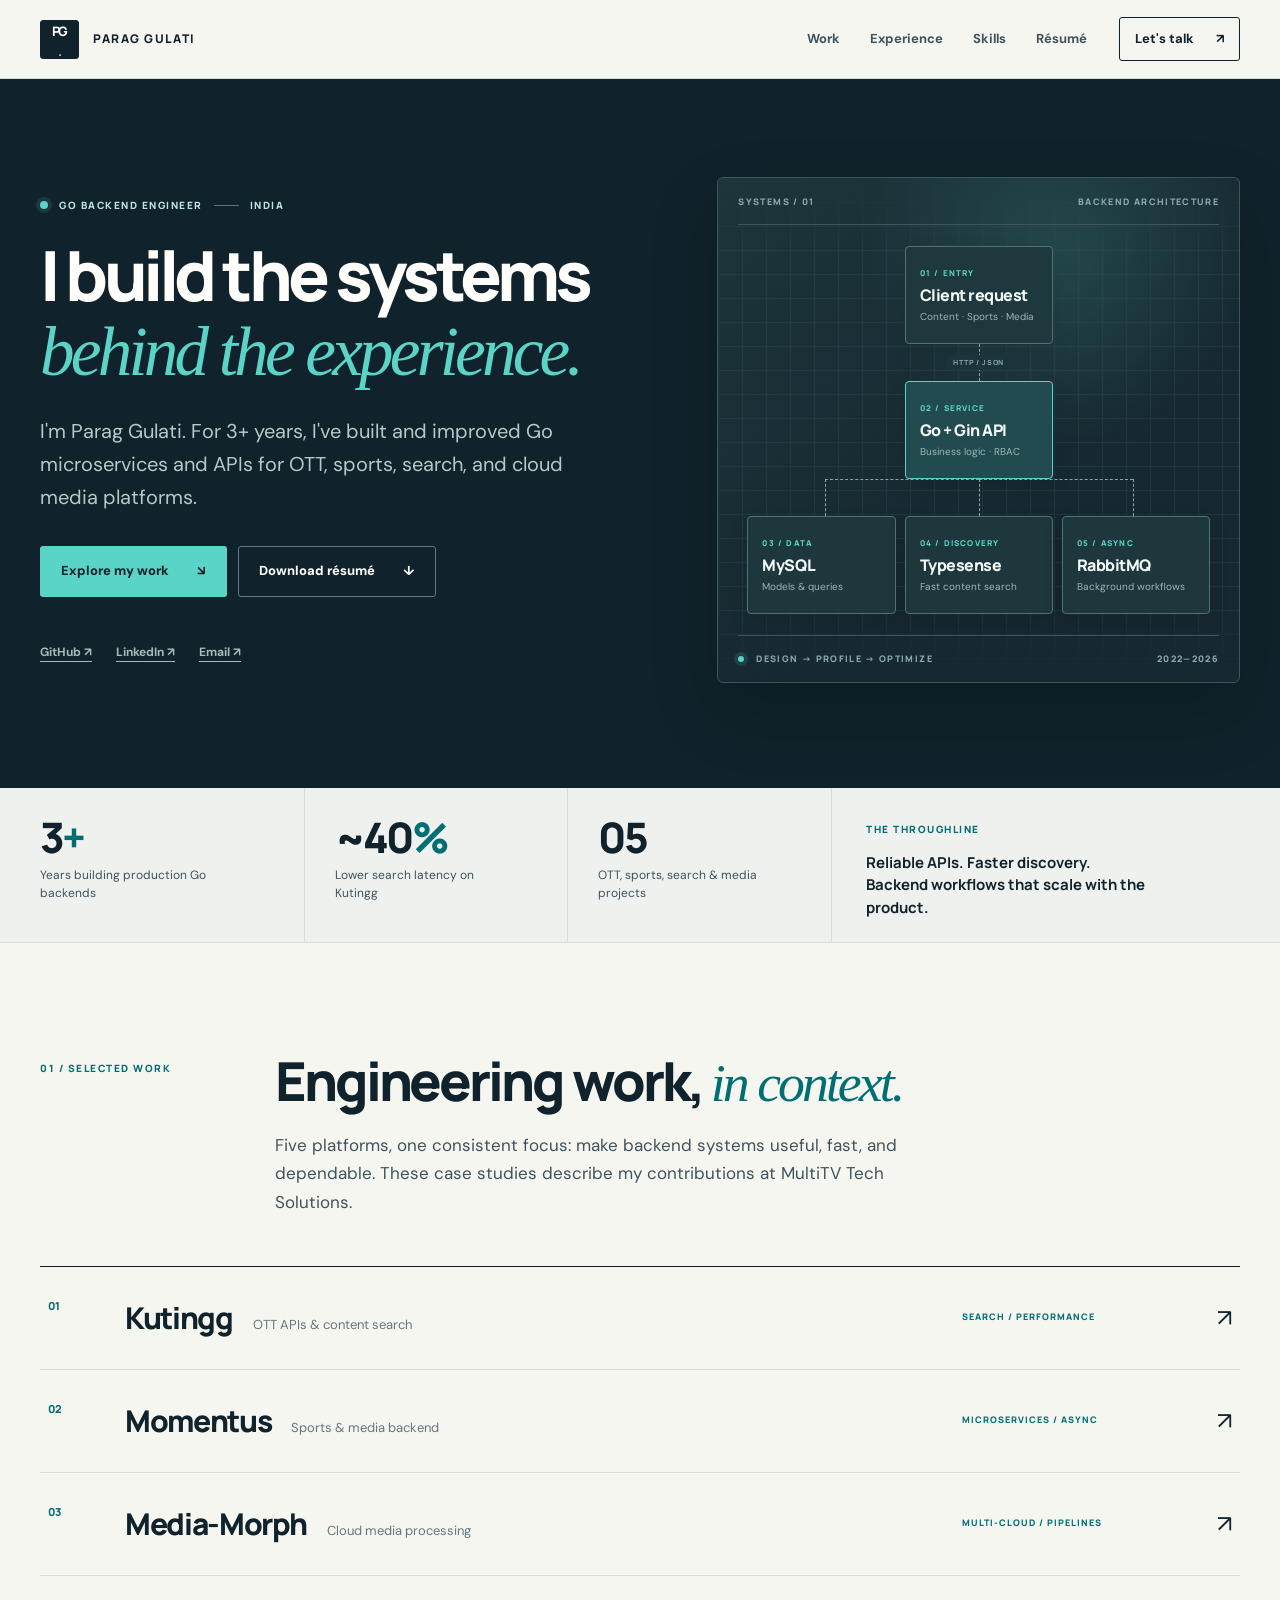
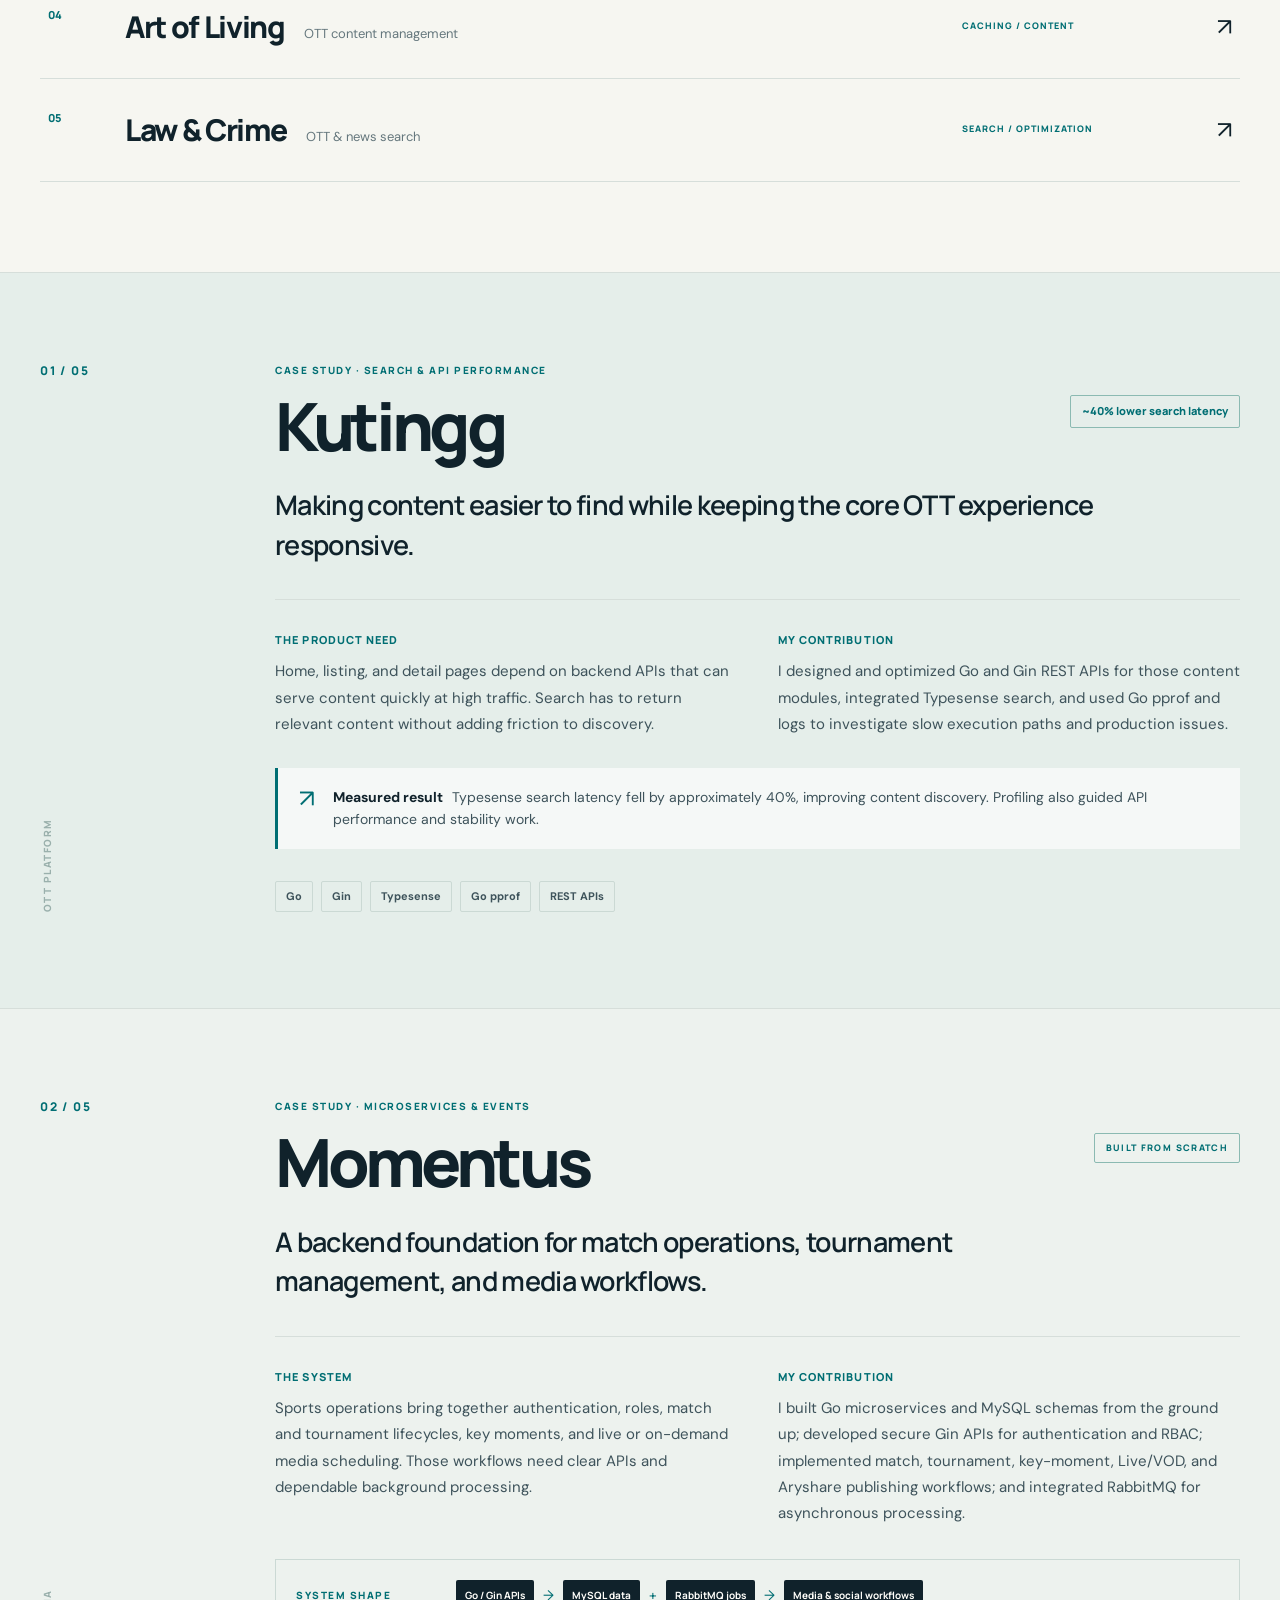
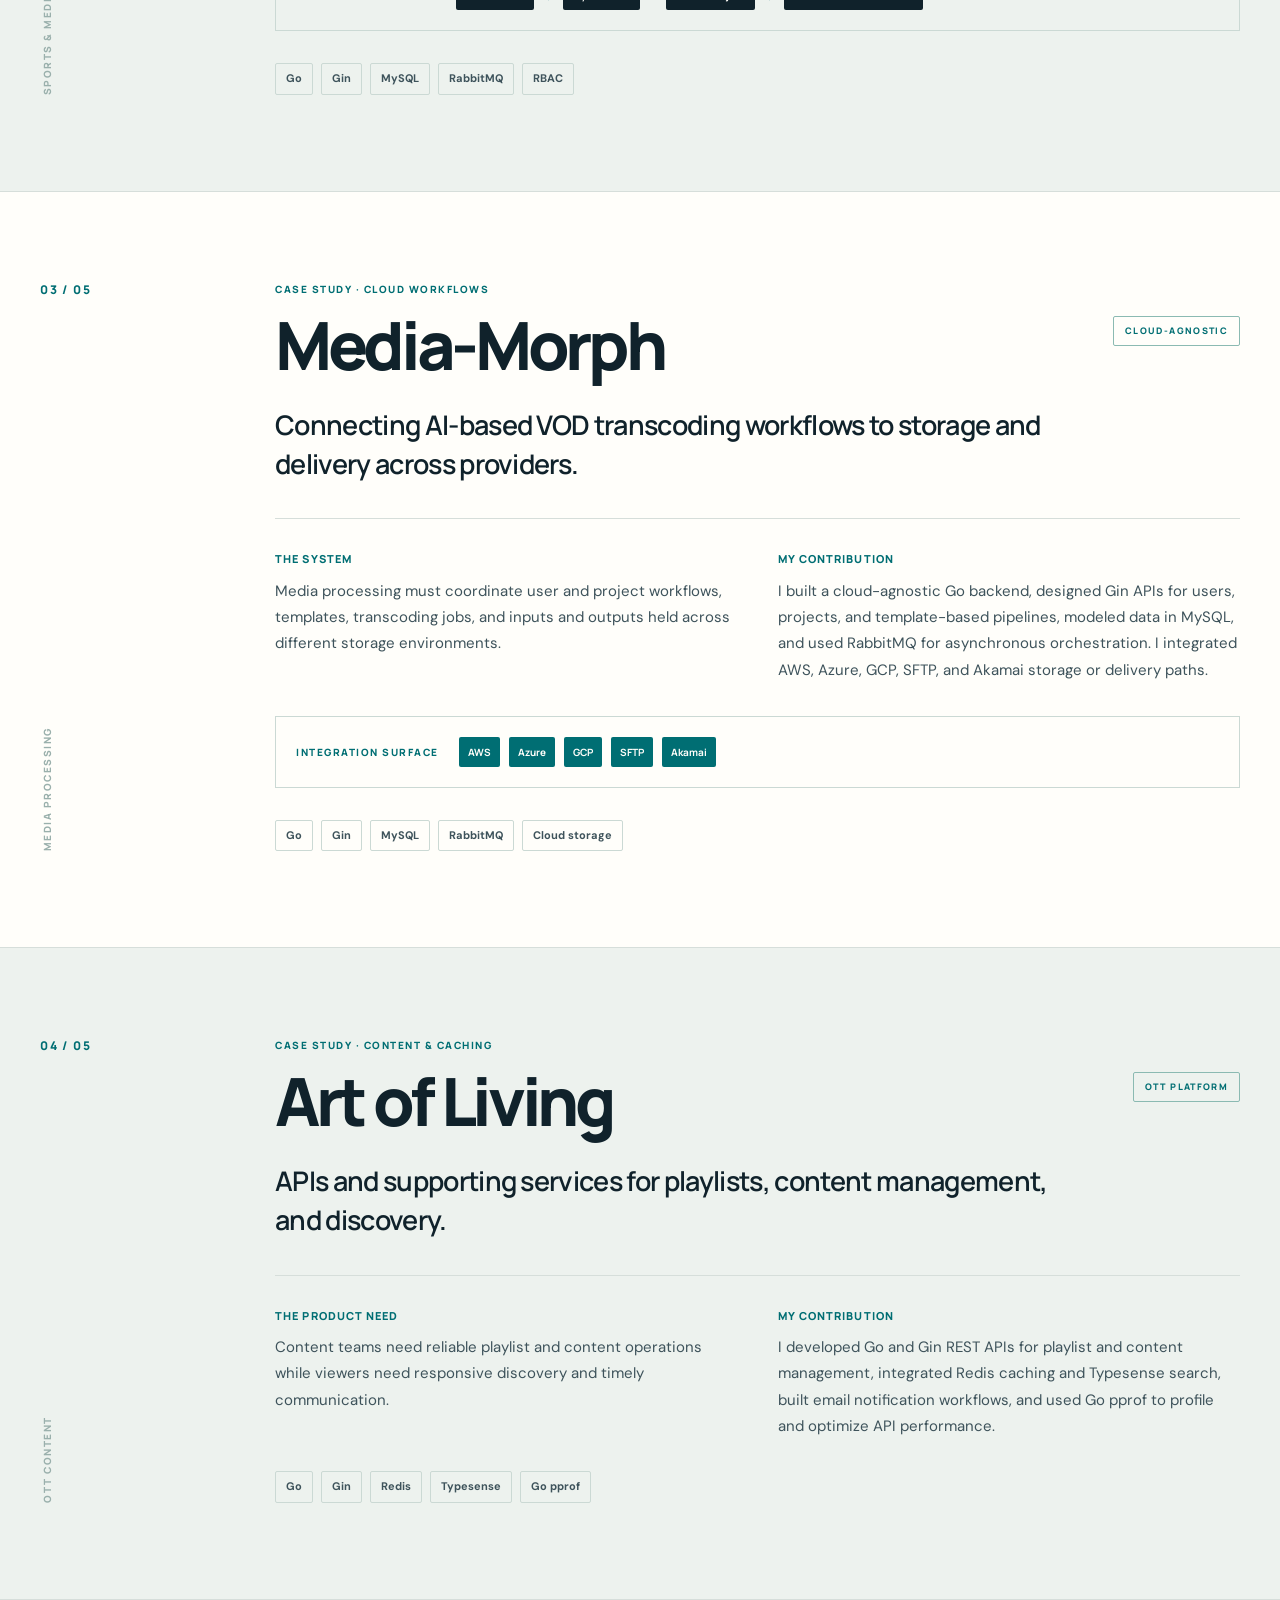
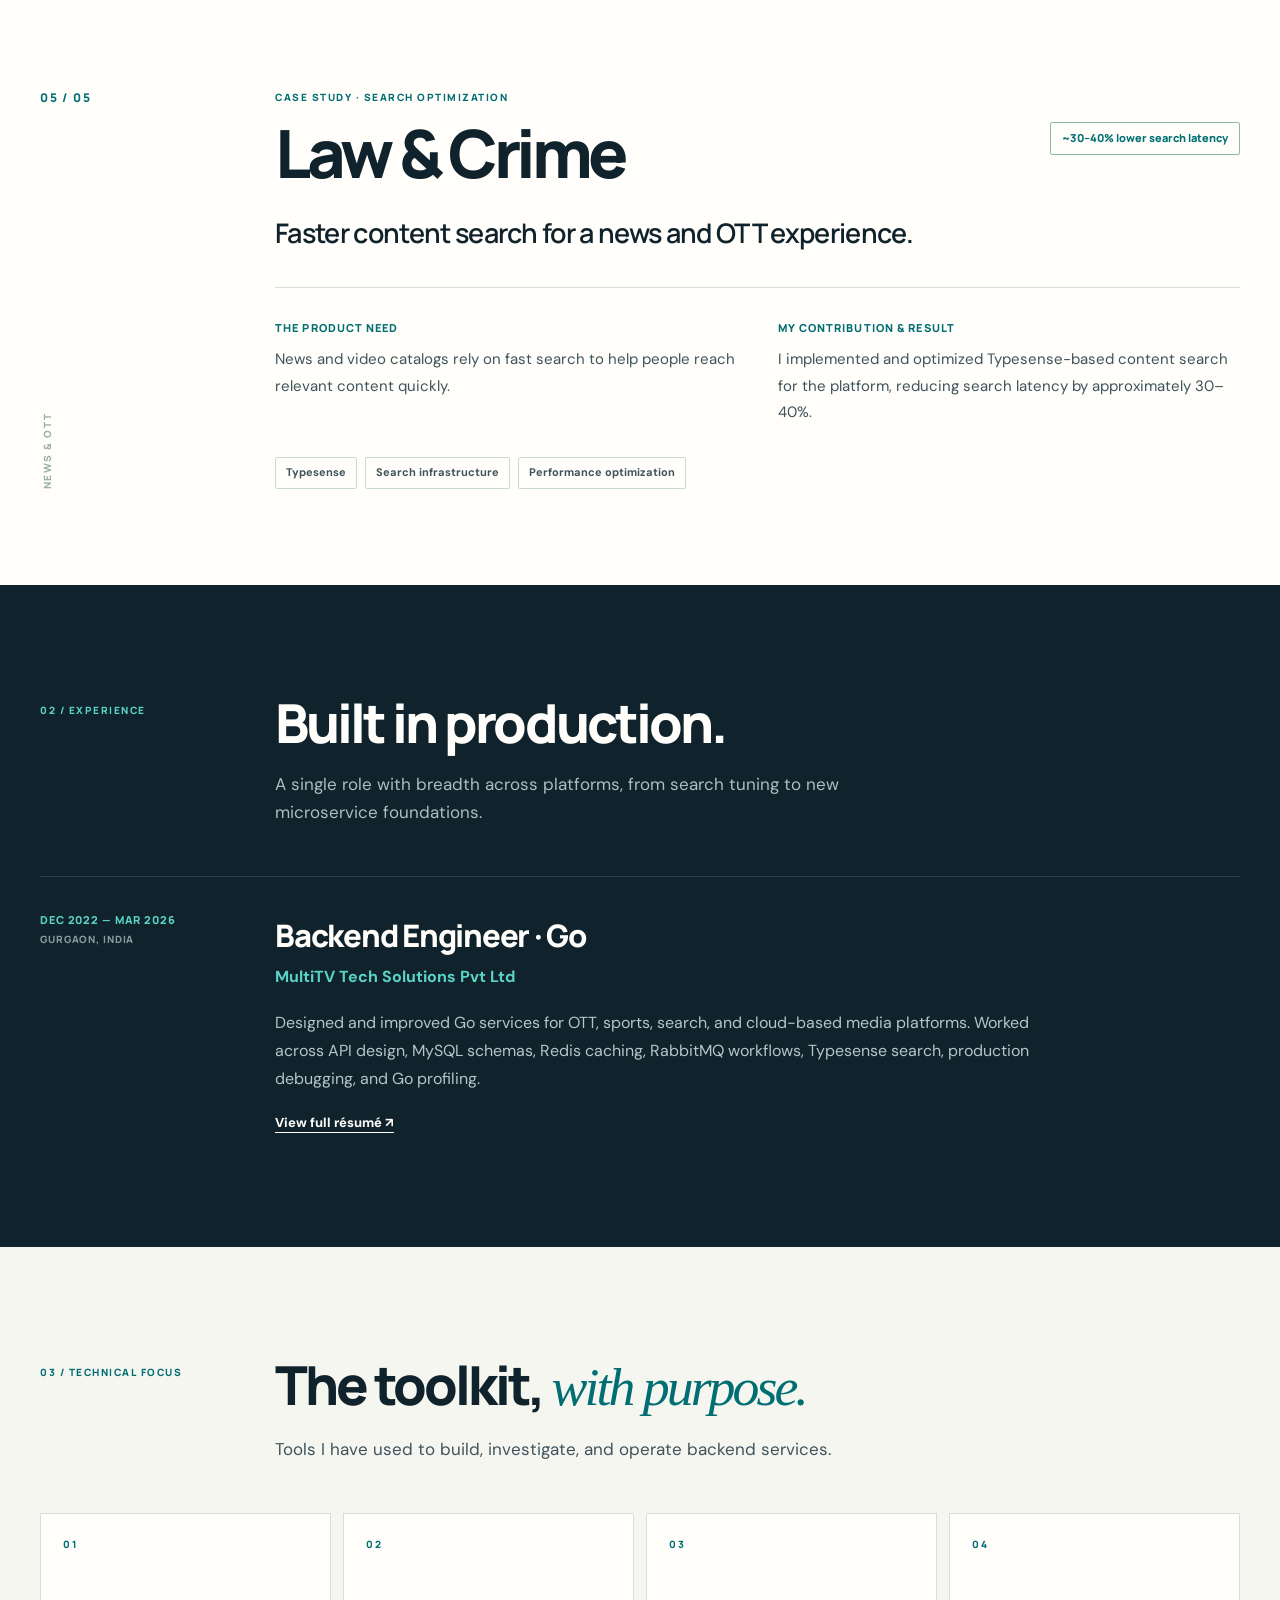
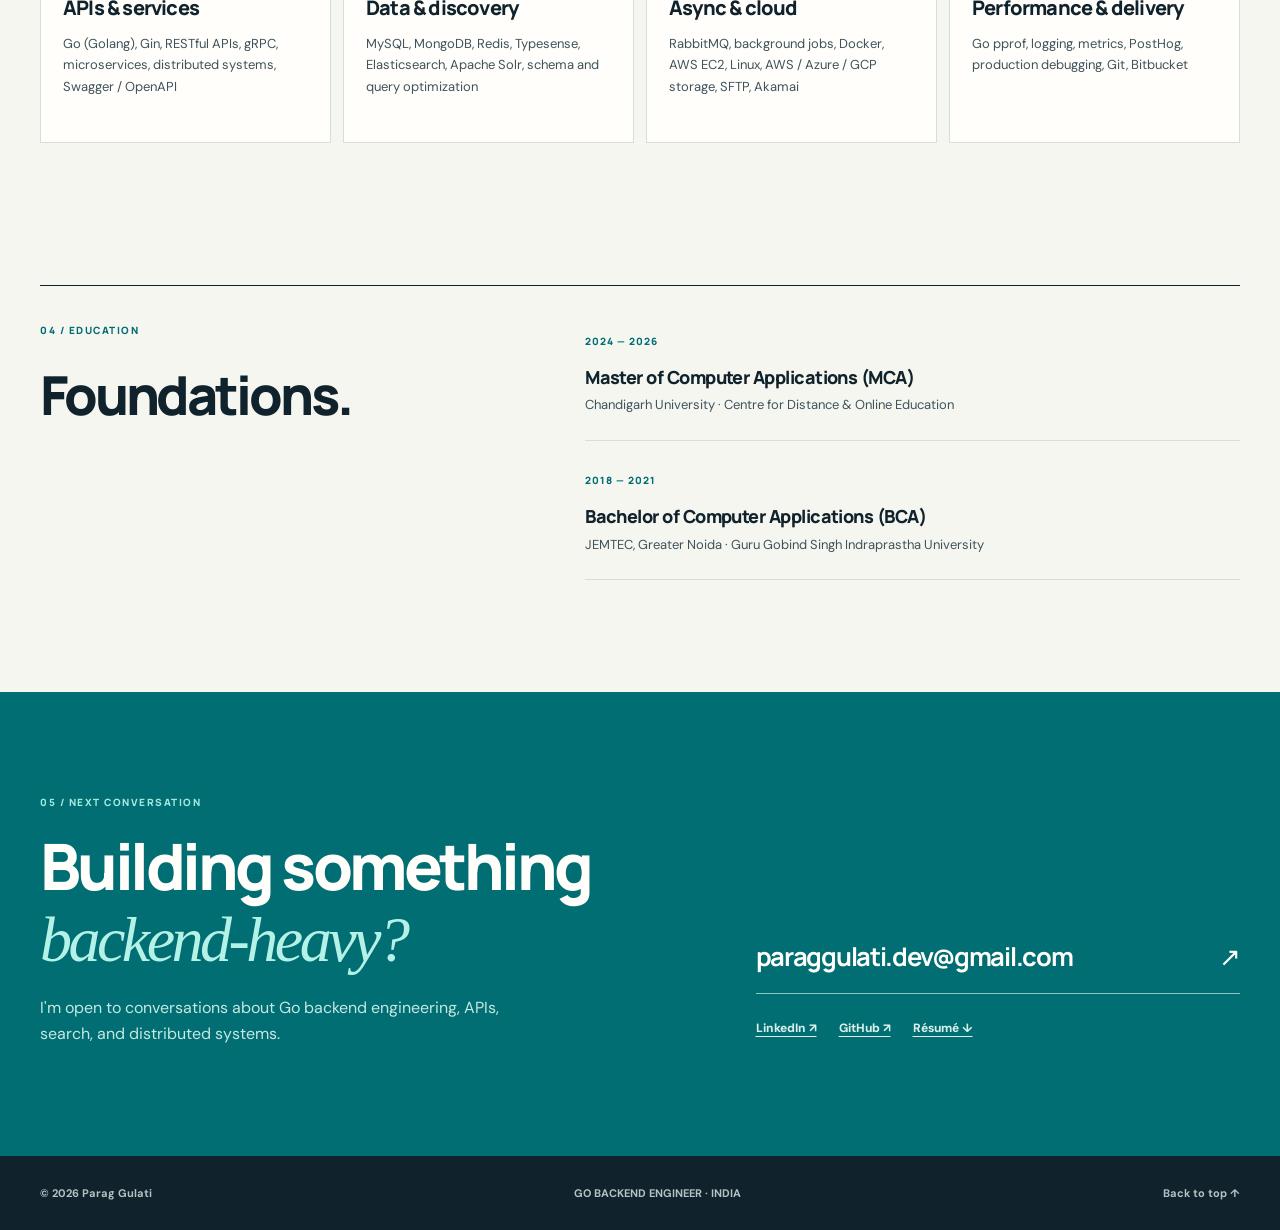
==== index.html @ 6d7154ff "Build Go backend engineer portfolio and ATS resume" ====
<!doctype html>
<html lang="en">
  <head>
    <meta charset="utf-8">
    <meta name="viewport" content="width=device-width, initial-scale=1">
    <meta name="theme-color" content="#101d25">
    <meta name="description" content="Parag Gulati is a Go backend engineer with 3+ years of experience building microservices, APIs, search, and media systems. Explore selected engineering work and download his resume.">
    <meta property="og:type" content="website">
    <meta property="og:title" content="Parag Gulati | Go Backend Engineer">
    <meta property="og:description" content="Go microservices, APIs, search, and media systems. Selected work and resume.">
    <title>Parag Gulati | Go Backend Engineer</title>
    <link rel="icon" href="favicon.svg" type="image/svg+xml">
    <link rel="stylesheet" href="styles.css">
    <script type="application/ld+json">
      {
        "@context": "https://schema.org",
        "@type": "Person",
        "name": "Parag Gulati",
        "jobTitle": "Backend Engineer",
        "email": "mailto:paraggulati.dev@gmail.com",
        "sameAs": [
          "https://www.linkedin.com/in/parag-gulati-9b6647208/",
          "https://github.com/parag9990"
        ],
        "knowsAbout": ["Go", "Golang", "Microservices", "REST APIs", "Distributed Systems", "MySQL", "Redis", "RabbitMQ", "Typesense"]
      }
    </script>
  </head>
  <body>
    <a class="skip-link" href="#main">Skip to content</a>
    <header class="site-header">
      <div class="shell header-inner">
        <a class="wordmark" href="#top" aria-label="Parag Gulati, back to top"><span class="wordmark-mark" aria-hidden="true">PG<span>.</span></span><span class="wordmark-name">PARAG GULATI</span></a>
        <nav class="site-nav" aria-label="Main navigation">
          <a href="#work">Work</a>
          <a href="#experience">Experience</a>
          <a href="#skills">Skills</a>
          <a href="resume.html">Résumé</a>
        </nav>
        <a class="header-contact" href="mailto:paraggulati.dev@gmail.com">Let's talk <span aria-hidden="true">↗</span></a>
      </div>
    </header>

    <main id="main">
      <section id="top" class="hero" aria-labelledby="hero-title">
        <div class="shell hero-grid">
          <div class="hero-copy">
            <p class="eyebrow"><span class="status-dot" aria-hidden="true"></span> GO BACKEND ENGINEER <span class="eyebrow-rule" aria-hidden="true"></span> INDIA</p>
            <h1 id="hero-title">I build the systems <em>behind the experience.</em></h1>
            <p class="hero-lede">I'm Parag Gulati. For 3+ years, I've built and improved Go microservices and APIs for OTT, sports, search, and cloud media platforms.</p>
            <div class="hero-actions">
              <a class="button button-primary" href="#work">Explore my work <span aria-hidden="true">↘</span></a>
              <a class="button button-outline" href="Parag-Gulati-Backend-Engineer-Resume.pdf" download>Download résumé <span aria-hidden="true">↓</span></a>
            </div>
            <div class="hero-socials" aria-label="Contact links">
              <a href="https://github.com/parag9990">GitHub <span aria-hidden="true">↗</span></a>
              <a href="https://www.linkedin.com/in/parag-gulati-9b6647208/">LinkedIn <span aria-hidden="true">↗</span></a>
              <a href="mailto:paraggulati.dev@gmail.com">Email <span aria-hidden="true">↗</span></a>
            </div>
          </div>
          <div class="hero-visual" aria-label="Diagram of a Go API connecting search, data, queues, and media workflows" role="img">
            <div class="visual-topline"><span>SYSTEMS / 01</span><span>BACKEND ARCHITECTURE</span></div>
            <div class="visual-grid" aria-hidden="true">
              <div class="flow-node node-request"><span class="node-kicker">01 / ENTRY</span><strong>Client request</strong><small>Content · Sports · Media</small></div>
              <div class="flow-link flow-link-a"><span>HTTP / JSON</span></div>
              <div class="flow-node node-api"><span class="node-kicker">02 / SERVICE</span><strong>Go + Gin API</strong><small>Business logic · RBAC</small></div>
              <div class="flow-branch"><i></i><i></i><i></i></div>
              <div class="flow-node node-mysql"><span class="node-kicker">03 / DATA</span><strong>MySQL</strong><small>Models &amp; queries</small></div>
              <div class="flow-node node-search"><span class="node-kicker">04 / DISCOVERY</span><strong>Typesense</strong><small>Fast content search</small></div>
              <div class="flow-node node-queue"><span class="node-kicker">05 / ASYNC</span><strong>RabbitMQ</strong><small>Background workflows</small></div>
            </div>
            <div class="visual-bottomline"><span class="visual-pulse" aria-hidden="true"></span><span>DESIGN → PROFILE → OPTIMIZE</span><span>2022—2026</span></div>
          </div>
        </div>
      </section>

      <section class="proof" aria-label="Career highlights">
        <div class="shell proof-grid">
          <div class="proof-item"><strong>3<span>+</span></strong><p>Years building production Go backends</p></div>
          <div class="proof-item"><strong>~40<span>%</span></strong><p>Lower search latency on Kutingg</p></div>
          <div class="proof-item"><strong>05</strong><p>OTT, sports, search &amp; media projects</p></div>
          <div class="proof-caption"><span class="tiny-label">THE THROUGHLINE</span><p>Reliable APIs. Faster discovery. Backend workflows that scale with the product.</p></div>
        </div>
      </section>

      <section id="work" class="section work-section" aria-labelledby="work-title">
        <div class="shell">
          <div class="section-heading">
            <p class="section-index">01 / SELECTED WORK</p>
            <div><h2 id="work-title">Engineering work, <em>in context.</em></h2><p>Five platforms, one consistent focus: make backend systems useful, fast, and dependable. These case studies describe my contributions at MultiTV Tech Solutions.</p></div>
          </div>
          <div class="work-index" aria-label="Project index">
            <a href="#kutingg"><span class="work-index-no">01</span><span class="work-index-main"><strong>Kutingg</strong><small>OTT APIs &amp; content search</small></span><span class="work-index-tag">SEARCH / PERFORMANCE</span><span class="work-index-arrow" aria-hidden="true">↗</span></a>
            <a href="#momentus"><span class="work-index-no">02</span><span class="work-index-main"><strong>Momentus</strong><small>Sports &amp; media backend</small></span><span class="work-index-tag">MICROSERVICES / ASYNC</span><span class="work-index-arrow" aria-hidden="true">↗</span></a>
            <a href="#media-morph"><span class="work-index-no">03</span><span class="work-index-main"><strong>Media-Morph</strong><small>Cloud media processing</small></span><span class="work-index-tag">MULTI-CLOUD / PIPELINES</span><span class="work-index-arrow" aria-hidden="true">↗</span></a>
            <a href="#art-of-living"><span class="work-index-no">04</span><span class="work-index-main"><strong>Art of Living</strong><small>OTT content management</small></span><span class="work-index-tag">CACHING / CONTENT</span><span class="work-index-arrow" aria-hidden="true">↗</span></a>
            <a href="#law-and-crime"><span class="work-index-no">05</span><span class="work-index-main"><strong>Law &amp; Crime</strong><small>OTT &amp; news search</small></span><span class="work-index-tag">SEARCH / OPTIMIZATION</span><span class="work-index-arrow" aria-hidden="true">↗</span></a>
          </div>
        </div>
      </section>

      <section id="kutingg" class="case-study case-featured" aria-labelledby="kutingg-title">
        <div class="shell case-grid">
          <div class="case-rail"><span class="case-number">01 / 05</span><span class="case-vertical">OTT PLATFORM</span></div>
          <div class="case-main">
            <div class="case-head"><div><p class="case-type">CASE STUDY · SEARCH &amp; API PERFORMANCE</p><h3 id="kutingg-title">Kutingg</h3></div><span class="impact-badge">~40% lower search latency</span></div>
            <p class="case-intro">Making content easier to find while keeping the core OTT experience responsive.</p>
            <div class="case-columns">
              <div><h4>The product need</h4><p>Home, listing, and detail pages depend on backend APIs that can serve content quickly at high traffic. Search has to return relevant content without adding friction to discovery.</p></div>
              <div><h4>My contribution</h4><p>I designed and optimized Go and Gin REST APIs for those content modules, integrated Typesense search, and used Go pprof and logs to investigate slow execution paths and production issues.</p></div>
            </div>
            <div class="case-outcome"><span class="outcome-icon" aria-hidden="true">↗</span><p><strong>Measured result</strong> Typesense search latency fell by approximately 40%, improving content discovery. Profiling also guided API performance and stability work.</p></div>
            <ul class="tag-list" aria-label="Technologies"><li>Go</li><li>Gin</li><li>Typesense</li><li>Go pprof</li><li>REST APIs</li></ul>
          </div>
        </div>
      </section>

      <section id="momentus" class="case-study case-tint" aria-labelledby="momentus-title">
        <div class="shell case-grid">
          <div class="case-rail"><span class="case-number">02 / 05</span><span class="case-vertical">SPORTS &amp; MEDIA</span></div>
          <div class="case-main">
            <div class="case-head"><div><p class="case-type">CASE STUDY · MICROSERVICES &amp; EVENTS</p><h3 id="momentus-title">Momentus</h3></div><span class="case-side-note">BUILT FROM SCRATCH</span></div>
            <p class="case-intro">A backend foundation for match operations, tournament management, and media workflows.</p>
            <div class="case-columns">
              <div><h4>The system</h4><p>Sports operations bring together authentication, roles, match and tournament lifecycles, key moments, and live or on-demand media scheduling. Those workflows need clear APIs and dependable background processing.</p></div>
              <div><h4>My contribution</h4><p>I built Go microservices and MySQL schemas from the ground up; developed secure Gin APIs for authentication and RBAC; implemented match, tournament, key-moment, Live/VOD, and Aryshare publishing workflows; and integrated RabbitMQ for asynchronous processing.</p></div>
            </div>
            <div class="architecture"><span class="tiny-label">SYSTEM SHAPE</span><div class="architecture-flow"><span>Go / Gin APIs</span><i aria-hidden="true">→</i><span>MySQL data</span><i aria-hidden="true">+</i><span>RabbitMQ jobs</span><i aria-hidden="true">→</i><span>Media &amp; social workflows</span></div></div>
            <ul class="tag-list" aria-label="Technologies"><li>Go</li><li>Gin</li><li>MySQL</li><li>RabbitMQ</li><li>RBAC</li></ul>
          </div>
        </div>
      </section>

      <section id="media-morph" class="case-study" aria-labelledby="media-morph-title">
        <div class="shell case-grid">
          <div class="case-rail"><span class="case-number">03 / 05</span><span class="case-vertical">MEDIA PROCESSING</span></div>
          <div class="case-main">
            <div class="case-head"><div><p class="case-type">CASE STUDY · CLOUD WORKFLOWS</p><h3 id="media-morph-title">Media-Morph</h3></div><span class="case-side-note">CLOUD-AGNOSTIC</span></div>
            <p class="case-intro">Connecting AI-based VOD transcoding workflows to storage and delivery across providers.</p>
            <div class="case-columns">
              <div><h4>The system</h4><p>Media processing must coordinate user and project workflows, templates, transcoding jobs, and inputs and outputs held across different storage environments.</p></div>
              <div><h4>My contribution</h4><p>I built a cloud-agnostic Go backend, designed Gin APIs for users, projects, and template-based pipelines, modeled data in MySQL, and used RabbitMQ for asynchronous orchestration. I integrated AWS, Azure, GCP, SFTP, and Akamai storage or delivery paths.</p></div>
            </div>
            <div class="architecture"><span class="tiny-label">INTEGRATION SURFACE</span><div class="architecture-flow architecture-flow-wrap"><span>AWS</span><span>Azure</span><span>GCP</span><span>SFTP</span><span>Akamai</span></div></div>
            <ul class="tag-list" aria-label="Technologies"><li>Go</li><li>Gin</li><li>MySQL</li><li>RabbitMQ</li><li>Cloud storage</li></ul>
          </div>
        </div>
      </section>

      <section id="art-of-living" class="case-study case-tint" aria-labelledby="aol-title">
        <div class="shell case-grid">
          <div class="case-rail"><span class="case-number">04 / 05</span><span class="case-vertical">OTT CONTENT</span></div>
          <div class="case-main">
            <div class="case-head"><div><p class="case-type">CASE STUDY · CONTENT &amp; CACHING</p><h3 id="aol-title">Art of Living</h3></div><span class="case-side-note">OTT PLATFORM</span></div>
            <p class="case-intro">APIs and supporting services for playlists, content management, and discovery.</p>
            <div class="case-columns">
              <div><h4>The product need</h4><p>Content teams need reliable playlist and content operations while viewers need responsive discovery and timely communication.</p></div>
              <div><h4>My contribution</h4><p>I developed Go and Gin REST APIs for playlist and content management, integrated Redis caching and Typesense search, built email notification workflows, and used Go pprof to profile and optimize API performance.</p></div>
            </div>
            <ul class="tag-list" aria-label="Technologies"><li>Go</li><li>Gin</li><li>Redis</li><li>Typesense</li><li>Go pprof</li></ul>
          </div>
        </div>
      </section>

      <section id="law-and-crime" class="case-study" aria-labelledby="law-title">
        <div class="shell case-grid">
          <div class="case-rail"><span class="case-number">05 / 05</span><span class="case-vertical">NEWS &amp; OTT</span></div>
          <div class="case-main">
            <div class="case-head"><div><p class="case-type">CASE STUDY · SEARCH OPTIMIZATION</p><h3 id="law-title">Law &amp; Crime</h3></div><span class="impact-badge">~30–40% lower search latency</span></div>
            <p class="case-intro">Faster content search for a news and OTT experience.</p>
            <div class="case-columns">
              <div><h4>The product need</h4><p>News and video catalogs rely on fast search to help people reach relevant content quickly.</p></div>
              <div><h4>My contribution &amp; result</h4><p>I implemented and optimized Typesense-based content search for the platform, reducing search latency by approximately 30–40%.</p></div>
            </div>
            <ul class="tag-list" aria-label="Technologies"><li>Typesense</li><li>Search infrastructure</li><li>Performance optimization</li></ul>
          </div>
        </div>
      </section>

      <section id="experience" class="section experience-section" aria-labelledby="experience-title">
        <div class="shell">
          <div class="section-heading"><p class="section-index">02 / EXPERIENCE</p><div><h2 id="experience-title">Built in production.</h2><p>A single role with breadth across platforms, from search tuning to new microservice foundations.</p></div></div>
          <div class="experience-card"><div class="experience-date">DEC 2022 — MAR 2026<br><span>GURGAON, INDIA</span></div><div><h3>Backend Engineer · Go</h3><p class="experience-company">MultiTV Tech Solutions Pvt Ltd</p><p>Designed and improved Go services for OTT, sports, search, and cloud-based media platforms. Worked across API design, MySQL schemas, Redis caching, RabbitMQ workflows, Typesense search, production debugging, and Go profiling.</p><a class="text-link" href="resume.html">View full résumé <span aria-hidden="true">↗</span></a></div></div>
        </div>
      </section>

      <section id="skills" class="section skills-section" aria-labelledby="skills-title">
        <div class="shell">
          <div class="section-heading"><p class="section-index">03 / TECHNICAL FOCUS</p><div><h2 id="skills-title">The toolkit, <em>with purpose.</em></h2><p>Tools I have used to build, investigate, and operate backend services.</p></div></div>
          <div class="skill-grid">
            <div class="skill-card"><span class="skill-card-no">01</span><h3>APIs &amp; services</h3><p>Go (Golang), Gin, RESTful APIs, gRPC, microservices, distributed systems, Swagger / OpenAPI</p></div>
            <div class="skill-card"><span class="skill-card-no">02</span><h3>Data &amp; discovery</h3><p>MySQL, MongoDB, Redis, Typesense, Elasticsearch, Apache Solr, schema and query optimization</p></div>
            <div class="skill-card"><span class="skill-card-no">03</span><h3>Async &amp; cloud</h3><p>RabbitMQ, background jobs, Docker, AWS EC2, Linux, AWS / Azure / GCP storage, SFTP, Akamai</p></div>
            <div class="skill-card"><span class="skill-card-no">04</span><h3>Performance &amp; delivery</h3><p>Go pprof, logging, metrics, PostHog, production debugging, Git, Bitbucket</p></div>
          </div>
        </div>
      </section>

      <section class="section education-section" aria-labelledby="education-title">
        <div class="shell education-grid"><div><p class="section-index">04 / EDUCATION</p><h2 id="education-title">Foundations.</h2></div><div class="education-list"><div><span>2024 — 2026</span><h3>Master of Computer Applications (MCA)</h3><p>Chandigarh University · Centre for Distance &amp; Online Education</p></div><div><span>2018 — 2021</span><h3>Bachelor of Computer Applications (BCA)</h3><p>JEMTEC, Greater Noida · Guru Gobind Singh Indraprastha University</p></div></div></div>
      </section>

      <section id="contact" class="contact-section" aria-labelledby="contact-title">
        <div class="shell contact-grid"><div><p class="section-index">05 / NEXT CONVERSATION</p><h2 id="contact-title">Building something<br><em>backend-heavy?</em></h2><p>I'm open to conversations about Go backend engineering, APIs, search, and distributed systems.</p></div><div class="contact-actions"><a href="mailto:paraggulati.dev@gmail.com" class="contact-email">paraggulati.dev@gmail.com <span aria-hidden="true">↗</span></a><div class="contact-links"><a href="https://www.linkedin.com/in/parag-gulati-9b6647208/">LinkedIn ↗</a><a href="https://github.com/parag9990">GitHub ↗</a><a href="Parag-Gulati-Backend-Engineer-Resume.pdf" download>Résumé ↓</a></div></div></div>
      </section>
    </main>

    <footer class="site-footer"><div class="shell footer-inner"><span>© 2026 Parag Gulati</span><span>GO BACKEND ENGINEER · INDIA</span><a href="#top">Back to top ↑</a></div></footer>
  </body>
</html>
---- styles.css ----
@import url('https://fonts.googleapis.com/css2?family=DM+Sans:wght@400;500;600;700&family=Manrope:wght@400;500;600;700;800&display=swap');

:root {
  color-scheme: light;
  --ink: #10222b;
  --ink-soft: #3e535b;
  --muted: #65777d;
  --teal: #006e73;
  --teal-bright: #5bd4c8;
  --cream: #f6f6f1;
  --white: #fffefa;
  --line: #d6deda;
  --line-dark: #31414a;
  --coral: #f5a885;
  --shell: 1216px;
  font-family: 'DM Sans', -apple-system, BlinkMacSystemFont, 'Segoe UI', sans-serif;
  font-synthesis: none;
}

* { box-sizing: border-box; }
html { scroll-behavior: smooth; }
body { margin: 0; color: var(--ink); background: var(--cream); font-size: 16px; line-height: 1.6; }
body, button, input { font-family: 'DM Sans', -apple-system, BlinkMacSystemFont, 'Segoe UI', sans-serif; }
img, svg { max-width: 100%; }
a { color: inherit; }
button, a { -webkit-tap-highlight-color: transparent; }
:focus-visible { outline: 3px solid var(--teal-bright); outline-offset: 4px; }
::selection { background: #b5ebe2; color: var(--ink); }
.shell { width: min(calc(100% - 80px), var(--shell)); margin-inline: auto; }
.skip-link { position: fixed; z-index: 1000; top: 12px; left: 12px; padding: 10px 16px; transform: translateY(-150%); background: var(--white); color: var(--ink); font-weight: 700; }
.skip-link:focus { transform: translateY(0); }

.site-header { position: sticky; z-index: 100; top: 0; background: rgba(246, 246, 241, .95); border-bottom: 1px solid var(--line); backdrop-filter: blur(14px); }
.header-inner { min-height: 78px; display: flex; align-items: center; gap: 32px; }
.wordmark { display: inline-flex; align-items: center; gap: 14px; text-decoration: none; white-space: nowrap; }
.wordmark-mark { display: grid; place-items: center; width: 39px; height: 39px; border: 1px solid var(--ink); color: var(--white); background: var(--ink); border-radius: 3px; font-family: Manrope, sans-serif; font-size: 13px; font-weight: 800; letter-spacing: -.09em; }
.wordmark-mark span { color: var(--teal-bright); }
.wordmark-name { font-family: Manrope, sans-serif; font-size: 12px; font-weight: 800; letter-spacing: .13em; }
.site-nav { margin-left: auto; display: flex; align-items: center; gap: 30px; }
.site-nav a, .header-contact { font-size: 13px; font-weight: 700; text-decoration: none; }
.site-nav a { color: var(--ink-soft); transition: color .2s; }
.site-nav a:hover, .header-contact:hover { color: var(--teal); }
.header-contact { min-width: 114px; padding: 11px 15px; border: 1px solid var(--ink); border-radius: 3px; display: inline-flex; justify-content: space-between; align-items: center; gap: 22px; white-space: nowrap; transition: background .2s, color .2s; }
.header-contact:hover { color: var(--white); background: var(--ink); }

.hero { color: var(--white); background: var(--ink); overflow: hidden; }
.hero-grid { min-height: 640px; display: grid; grid-template-columns: minmax(0, 1.08fr) minmax(0, .92fr); align-items: center; gap: clamp(40px, 5vw, 90px); padding-block: 98px 105px; }
.hero-copy { position: relative; z-index: 2; }
.eyebrow, .section-index, .case-type, .tiny-label, .node-kicker, .visual-topline, .visual-bottomline, .case-side-note, .case-number, .case-vertical, .skill-card-no { font-family: Manrope, sans-serif; font-size: 10px; font-weight: 800; letter-spacing: .15em; line-height: 1.4; }
.eyebrow { display: flex; align-items: center; gap: 11px; color: #bce4e1; margin: 0 0 26px; }
.status-dot, .visual-pulse { width: 8px; height: 8px; flex: 0 0 8px; display: inline-block; border-radius: 50%; background: var(--teal-bright); box-shadow: 0 0 0 4px rgba(91, 212, 200, .12); }
.eyebrow-rule { width: 25px; height: 1px; background: #5d737b; }
h1, h2, h3, h4, p { margin-top: 0; }
h1, h2, h3 { font-family: Manrope, -apple-system, BlinkMacSystemFont, 'Segoe UI', sans-serif; }
h1 { max-width: 680px; margin-bottom: 27px; font-size: clamp(54px, 5.4vw, 82px); font-weight: 800; line-height: 1.06; letter-spacing: -.065em; }
h1 em, h2 em { font-family: Georgia, serif; font-weight: 400; letter-spacing: -.055em; }
h1 em { color: var(--teal-bright); }
.hero-lede { max-width: 575px; margin-bottom: 32px; color: #b8c8c9; font-size: clamp(17px, 1.6vw, 20px); line-height: 1.65; }
.hero-actions { display: flex; flex-wrap: wrap; gap: 11px; }
.button { min-height: 51px; display: inline-flex; justify-content: space-between; align-items: center; gap: 28px; padding: 13px 20px; border: 1px solid transparent; border-radius: 3px; text-decoration: none; font-size: 13px; font-weight: 800; transition: transform .2s, background .2s, border-color .2s; }
.button:hover { transform: translateY(-2px); }
.button-primary { color: var(--ink); background: var(--teal-bright); }
.button-primary:hover { background: #85e6dc; }
.button-outline { color: var(--white); border-color: #657880; }
.button-outline:hover { border-color: var(--white); }
.hero-socials { display: flex; flex-wrap: wrap; gap: 24px; margin-top: 46px; }
.hero-socials a { color: #a9babb; font-size: 12px; font-weight: 700; text-decoration-thickness: 1px; text-underline-offset: 5px; }
.hero-socials a:hover { color: var(--white); }

.hero-visual { width: 100%; min-height: 492px; padding: 18px 20px 17px; border: 1px solid #3b565d; border-radius: 6px; background: radial-gradient(circle at 65% 15%, rgba(91, 212, 200, .15), transparent 35%), linear-gradient(145deg, #1d353b, #162831 65%); box-shadow: 0 28px 70px rgba(0, 0, 0, .16); position: relative; }
.hero-visual::before { content: ''; position: absolute; inset: 0; pointer-events: none; opacity: .25; background-image: linear-gradient(#3e5960 1px, transparent 1px), linear-gradient(90deg, #3e5960 1px, transparent 1px); background-size: 24px 24px; mask-image: linear-gradient(to bottom, transparent, #000 15%, #000 85%, transparent); }
.visual-topline, .visual-bottomline { position: relative; z-index: 1; display: flex; justify-content: space-between; align-items: center; gap: 12px; color: #8da9ad; font-size: 9px; }
.visual-topline { padding-bottom: 15px; border-bottom: 1px solid #3e565d; }
.visual-bottomline { justify-content: flex-start; padding-top: 17px; border-top: 1px solid #3e565d; }
.visual-bottomline span:last-child { margin-left: auto; }
.visual-pulse { width: 6px; height: 6px; flex-basis: 6px; }
.visual-grid { position: relative; z-index: 1; min-height: 398px; padding: 21px 9px; display: grid; grid-template-columns: repeat(3, minmax(0, 1fr)); grid-template-rows: 98px 37px 98px 37px 98px; gap: 0 9px; align-content: center; }
.flow-node { display: flex; flex-direction: column; justify-content: center; padding: 13px 14px; border: 1px solid #527177; border-radius: 4px; background: rgba(30, 57, 62, .94); box-shadow: 0 7px 20px rgba(0, 0, 0, .11); }
.flow-node strong { color: #f3f9f7; font-family: Manrope, sans-serif; font-size: clamp(13px, 1.25vw, 17px); font-weight: 800; letter-spacing: -.03em; line-height: 1.25; }
.flow-node small { margin-top: 6px; color: #9db5b9; font-size: 10px; line-height: 1.2; }
.node-kicker { color: var(--teal-bright); font-size: 8px; margin-bottom: 7px; }
.node-request { grid-column: 2; grid-row: 1; }
.node-api { grid-column: 2; grid-row: 3; border-color: var(--teal-bright); background: #214b4e; }
.node-mysql { grid-column: 1; grid-row: 5; }
.node-search { grid-column: 2; grid-row: 5; }
.node-queue { grid-column: 3; grid-row: 5; }
.flow-link { grid-column: 2; grid-row: 2; display: grid; place-items: center; position: relative; color: #82a6a8; font-family: Manrope, sans-serif; font-size: 7px; font-weight: 800; letter-spacing: .12em; }
.flow-link::before { content: ''; position: absolute; top: 0; bottom: 0; left: 50%; border-left: 1px dashed #80a9a9; }
.flow-link span { z-index: 1; padding: 2px 6px; background: #1b333a; }
.flow-branch { grid-column: 1 / 4; grid-row: 4; display: grid; grid-template-columns: repeat(3, 1fr); align-items: stretch; }
.flow-branch i { position: relative; display: block; }
.flow-branch i::after { content: ''; position: absolute; top: 0; bottom: 0; left: 50%; border-left: 1px dashed #80a9a9; }
.flow-branch i:first-child::before, .flow-branch i:last-child::before { content: ''; position: absolute; top: 0; height: 1px; width: 100%; border-top: 1px dashed #80a9a9; }
.flow-branch i:first-child::before { left: 50%; }
.flow-branch i:last-child::before { right: 50%; }

.proof { border-bottom: 1px solid var(--line); background: #eef1ed; }
.proof-grid { display: grid; grid-template-columns: 1fr 1fr 1fr 1.55fr; }
.proof-item, .proof-caption { min-height: 145px; padding: 27px 30px 23px; border-left: 1px solid var(--line); }
.proof-item:first-child { padding-left: 0; border-left: 0; }
.proof-item strong { display: block; font-family: Manrope, sans-serif; font-size: 42px; font-weight: 800; line-height: 1.05; letter-spacing: -.065em; }
.proof-item strong span { color: var(--teal); }
.proof-item p { max-width: 170px; margin: 8px 0 0; color: var(--ink-soft); font-size: 12px; line-height: 1.45; }
.proof-caption { padding-left: 34px; }
.tiny-label { color: var(--teal); }
.proof-caption p { max-width: 280px; margin: 11px 0 0; color: var(--ink); font-family: Manrope, sans-serif; font-size: 15px; font-weight: 700; line-height: 1.5; }

.section { padding-block: 108px 112px; }
.section-heading { display: grid; grid-template-columns: 195px minmax(0, 1fr); gap: 40px; align-items: start; margin-bottom: 50px; }
.section-index { margin: 10px 0 0; color: var(--teal); }
.section-heading h2, .education-grid h2, .contact-grid h2 { max-width: 720px; margin: 0 0 18px; font-size: clamp(38px, 4.2vw, 56px); line-height: 1.1; letter-spacing: -.055em; font-weight: 800; }
.section-heading h2 em { color: var(--teal); }
.section-heading p:not(.section-index) { max-width: 660px; margin: 0; color: var(--ink-soft); font-size: 17px; line-height: 1.65; }
.work-section { padding-bottom: 90px; }
.work-index { border-top: 1px solid var(--ink); }
.work-index a { display: grid; grid-template-columns: 60px minmax(0, 1fr) 225px 28px; align-items: center; gap: 17px; min-height: 103px; padding: 14px 8px; border-bottom: 1px solid var(--line); text-decoration: none; transition: background .2s, padding .2s; }
.work-index a:hover { padding-left: 18px; background: #e7eeea; }
.work-index-no { align-self: start; padding-top: 16px; color: var(--teal); font-family: Manrope, sans-serif; font-size: 11px; font-weight: 800; }
.work-index-main { display: flex; align-items: baseline; gap: 20px; }
.work-index-main strong { font-family: Manrope, sans-serif; font-size: clamp(22px, 2.5vw, 30px); font-weight: 800; letter-spacing: -.045em; }
.work-index-main small { color: var(--muted); font-size: 13px; }
.work-index-tag { color: var(--teal); font-family: Manrope, sans-serif; font-size: 9px; font-weight: 800; letter-spacing: .11em; }
.work-index-arrow { justify-self: end; font-size: 24px; line-height: 1; }

.case-study { scroll-margin-top: 78px; border-top: 1px solid var(--line); background: var(--white); }
.case-tint { background: #edf2ee; }
.case-featured { background: #e5eeea; }
.case-grid { display: grid; grid-template-columns: 195px minmax(0, 1fr); gap: 40px; padding-block: 90px 96px; }
.case-rail { display: flex; flex-direction: column; align-items: flex-start; justify-content: space-between; color: var(--teal); }
.case-number { font-size: 12px; }
.case-vertical { writing-mode: vertical-rl; transform: rotate(180deg); color: #9ab0ac; font-size: 10px; }
.case-main { min-width: 0; }
.case-head { display: flex; justify-content: space-between; align-items: end; gap: 25px; }
.case-type { margin: 0 0 14px; color: var(--teal); }
.case-head h3 { margin: 0; font-size: clamp(42px, 5.2vw, 68px); font-weight: 800; line-height: 1.05; letter-spacing: -.065em; }
.impact-badge, .case-side-note { flex: 0 0 auto; align-self: center; padding: 8px 11px; border: 1px solid #8bbab2; border-radius: 2px; color: var(--teal); font-family: Manrope, sans-serif; font-size: 11px; font-weight: 800; line-height: 1.35; white-space: nowrap; }
.case-side-note { font-size: 9px; }
.case-intro { max-width: 820px; margin: 25px 0 35px; font-family: Manrope, sans-serif; font-size: clamp(21px, 2.15vw, 27px); font-weight: 600; line-height: 1.45; letter-spacing: -.025em; }
.case-columns { display: grid; grid-template-columns: repeat(2, minmax(0, 1fr)); gap: 40px; padding-top: 31px; border-top: 1px solid var(--line); }
.case-columns h4 { margin: 0 0 10px; color: var(--teal); font-family: Manrope, sans-serif; font-size: 11px; font-weight: 800; letter-spacing: .1em; text-transform: uppercase; }
.case-columns p { margin: 0; color: var(--ink-soft); font-size: 15px; line-height: 1.75; }
.case-outcome { display: flex; align-items: flex-start; gap: 18px; margin-top: 31px; padding: 18px 21px; border-left: 3px solid var(--teal); background: rgba(255, 255, 255, .62); }
.outcome-icon { color: var(--teal); font-size: 25px; line-height: 1; }
.case-outcome p { margin: 0; color: var(--ink-soft); font-size: 14px; line-height: 1.6; }
.case-outcome strong { color: var(--ink); margin-right: 5px; }
.tag-list { display: flex; flex-wrap: wrap; gap: 8px; margin: 32px 0 0; padding: 0; list-style: none; }
.tag-list li { padding: 6px 10px; border: 1px solid #cbd9d4; border-radius: 2px; color: var(--ink-soft); font-size: 11px; font-weight: 700; }
.architecture { display: flex; flex-wrap: wrap; gap: 20px; align-items: center; margin-top: 33px; padding: 20px; border: 1px solid #cbd9d4; }
.architecture .tiny-label { min-width: 140px; }
.architecture-flow { display: flex; flex-wrap: wrap; align-items: center; gap: 9px; }
.architecture-flow span { padding: 7px 9px; background: var(--ink); color: var(--white); border-radius: 2px; font-family: Manrope, sans-serif; font-size: 10px; font-weight: 700; }
.architecture-flow i { font-size: 14px; font-style: normal; color: var(--teal); }
.architecture-flow-wrap span { background: var(--teal); }

.experience-section { background: var(--ink); color: var(--white); }
.experience-section .section-index { color: var(--teal-bright); }
.experience-section .section-heading p:not(.section-index) { color: #a9c0c0; }
.experience-card { display: grid; grid-template-columns: 195px minmax(0, 1fr); gap: 40px; padding-top: 34px; border-top: 1px solid var(--line-dark); }
.experience-date { color: var(--teal-bright); font-family: Manrope, sans-serif; font-size: 11px; font-weight: 800; letter-spacing: .08em; line-height: 1.7; }
.experience-date span { color: #849da2; font-size: 10px; }
.experience-card h3 { margin: 0 0 3px; font-size: 31px; font-weight: 800; letter-spacing: -.04em; }
.experience-company { margin: 0 0 20px; color: var(--teal-bright); font-weight: 700; }
.experience-card p:not(.experience-company) { max-width: 780px; color: #b4c6c8; font-size: 16px; line-height: 1.75; }
.text-link { color: var(--white); font-size: 13px; font-weight: 800; text-decoration-thickness: 1px; text-underline-offset: 5px; }
.text-link:hover { color: var(--teal-bright); }

.skills-section { background: var(--cream); }
.skill-grid { display: grid; grid-template-columns: repeat(4, minmax(0, 1fr)); gap: 12px; }
.skill-card { min-height: 230px; padding: 23px 22px; border: 1px solid var(--line); background: var(--white); }
.skill-card-no { display: block; color: var(--teal); margin-bottom: 41px; }
.skill-card h3 { margin-bottom: 9px; font-size: 20px; font-weight: 800; letter-spacing: -.04em; }
.skill-card p { margin: 0; color: var(--ink-soft); font-size: 13px; line-height: 1.65; }

.education-section { padding-top: 30px; background: var(--cream); }
.education-grid { display: grid; grid-template-columns: 1fr 1.35fr; gap: 60px; padding-top: 37px; border-top: 1px solid var(--ink); }
.education-grid .section-index { margin: 0 0 28px; }
.education-grid h2 { margin: 0; }
.education-list > div { padding: 4px 0 24px; border-bottom: 1px solid var(--line); }
.education-list > div + div { padding-top: 25px; }
.education-list span { color: var(--teal); font-family: Manrope, sans-serif; font-size: 10px; font-weight: 800; letter-spacing: .1em; }
.education-list h3 { margin: 10px 0 4px; font-size: 18px; font-weight: 800; letter-spacing: -.03em; }
.education-list p { margin: 0; color: var(--ink-soft); font-size: 13px; }

.contact-section { padding-block: 103px 110px; color: var(--white); background: var(--teal); }
.contact-grid { display: grid; grid-template-columns: 1.15fr .85fr; gap: 60px; align-items: end; }
.contact-grid .section-index { margin: 0 0 22px; color: #a3e9de; }
.contact-grid h2 { margin: 0 0 20px; font-size: clamp(43px, 5vw, 66px); }
.contact-grid h2 em { color: #b4f2e7; }
.contact-grid p:not(.section-index) { max-width: 490px; margin: 0; color: #c5e8e2; font-size: 16px; }
.contact-actions { padding-bottom: 8px; }
.contact-email { display: flex; justify-content: space-between; gap: 15px; padding-bottom: 15px; border-bottom: 1px solid #8ccac1; font-family: Manrope, sans-serif; font-size: clamp(18px, 2vw, 26px); font-weight: 700; letter-spacing: -.05em; text-decoration: none; overflow-wrap: anywhere; }
.contact-email:hover { color: #b4f2e7; }
.contact-links { display: flex; flex-wrap: wrap; gap: 22px; margin-top: 25px; }
.contact-links a { color: #d9f0e9; font-size: 12px; font-weight: 800; text-decoration-thickness: 1px; text-underline-offset: 4px; }
.contact-links a:hover { color: var(--white); }
.site-footer { color: #b5c2c3; background: var(--ink); }
.footer-inner { min-height: 74px; display: flex; justify-content: space-between; align-items: center; gap: 20px; font-size: 11px; font-weight: 700; }
.footer-inner a { text-decoration: none; }
.footer-inner a:hover { color: var(--white); }

@media (max-width: 1080px) {
  .hero-grid { grid-template-columns: 1fr 1fr; gap: 28px; }
  .hero-visual { min-height: 450px; }
  .visual-grid { min-height: 357px; padding-inline: 0; gap: 0 5px; }
  .flow-node { padding: 9px; }
  .flow-node small { font-size: 9px; }
  .proof-grid { grid-template-columns: repeat(3, 1fr); }
  .proof-caption { grid-column: 1 / -1; min-height: 86px; border-left: 0; border-top: 1px solid var(--line); padding: 17px 0; display: flex; align-items: center; gap: 20px; }
  .proof-caption p { max-width: none; margin: 0; }
  .skill-grid { grid-template-columns: repeat(2, 1fr); }
  .skill-card { min-height: 200px; }
}

@media (max-width: 790px) {
  .shell { width: min(calc(100% - 48px), var(--shell)); }
  .header-inner { flex-wrap: wrap; min-height: auto; padding-block: 13px 10px; row-gap: 8px; }
  .site-nav { order: 3; flex-basis: 100%; margin-left: 0; gap: 24px; overflow-x: auto; padding: 4px 0 0; }
  .site-nav a { white-space: nowrap; }
  .header-contact { margin-left: auto; }
  .hero-grid { grid-template-columns: 1fr; padding-block: 72px 65px; }
  .hero-copy { max-width: 650px; }
  .hero-visual { max-width: 590px; min-height: 450px; }
  .visual-grid { min-height: 355px; }
  .section { padding-block: 78px 86px; }
  .section-heading, .case-grid, .experience-card { grid-template-columns: 1fr; gap: 22px; }
  .section-heading { margin-bottom: 34px; }
  .section-index { margin-top: 0; }
  .case-grid { padding-block: 69px 76px; }
  .case-rail { flex-direction: row; }
  .case-vertical { writing-mode: horizontal-tb; transform: none; }
  .work-index a { grid-template-columns: 35px minmax(0, 1fr) 25px; }
  .work-index-tag { display: none; }
  .education-grid { grid-template-columns: 1fr; gap: 32px; }
  .contact-grid { grid-template-columns: 1fr; gap: 45px; }
  .contact-section { padding-block: 75px 85px; }
}

@media (max-width: 560px) {
  .shell { width: min(calc(100% - 36px), var(--shell)); }
  .wordmark-name { font-size: 11px; }
  .header-contact { min-width: auto; padding: 8px 10px; gap: 8px; font-size: 11px; }
  .site-nav { gap: 21px; }
  .site-nav a { font-size: 12px; }
  .hero-grid { padding-block: 60px 55px; }
  .eyebrow { font-size: 9px; flex-wrap: wrap; }
  h1 { font-size: clamp(45px, 12vw, 64px); }
  .hero-lede { font-size: 16px; }
  .hero-actions { flex-direction: column; align-items: stretch; }
  .hero-socials { margin-top: 32px; }
  .hero-visual { min-height: 350px; padding: 13px; }
  .visual-grid { min-height: 285px; grid-template-rows: 70px 26px 70px 26px 70px; gap: 0 4px; }
  .flow-node { padding: 6px; }
  .flow-node strong { font-size: 10px; }
  .flow-node small { margin-top: 3px; font-size: 7px; }
  .node-kicker { font-size: 6px; margin-bottom: 4px; }
  .visual-topline, .visual-bottomline { font-size: 7px; }
  .proof-grid { grid-template-columns: repeat(3, 1fr); }
  .proof-item { min-height: 120px; padding: 23px 8px 17px; }
  .proof-item strong { font-size: 28px; }
  .proof-item p { font-size: 10px; }
  .proof-caption { display: block; }
  .proof-caption p { margin-top: 8px; font-size: 12px; }
  .section-heading h2, .education-grid h2, .contact-grid h2 { font-size: 40px; }
  .section-heading p:not(.section-index) { font-size: 15px; }
  .work-index a { min-height: 83px; gap: 12px; }
  .work-index-main { display: block; }
  .work-index-main strong { display: block; font-size: 21px; line-height: 1.25; }
  .work-index-main small { display: block; margin-top: 2px; font-size: 11px; }
  .case-grid { padding-block: 57px 65px; }
  .case-head { display: block; }
  .case-head h3 { font-size: 46px; }
  .impact-badge, .case-side-note { display: inline-block; margin-top: 15px; }
  .case-intro { margin: 20px 0 27px; font-size: 20px; }
  .case-columns { grid-template-columns: 1fr; gap: 22px; padding-top: 25px; }
  .case-columns p { font-size: 14px; }
  .architecture { align-items: flex-start; }
  .architecture-flow { gap: 5px; }
  .skill-grid { grid-template-columns: 1fr; }
  .skill-card { min-height: 160px; }
  .skill-card-no { margin-bottom: 18px; }
  .education-section { padding-top: 10px; }
  .footer-inner { flex-wrap: wrap; justify-content: space-between; padding-block: 18px; }
  .footer-inner span:nth-child(2) { display: none; }
}

@media (prefers-reduced-motion: reduce) {
  html { scroll-behavior: auto; }
  *, *::before, *::after { transition-duration: .01ms !important; animation-duration: .01ms !important; }
}
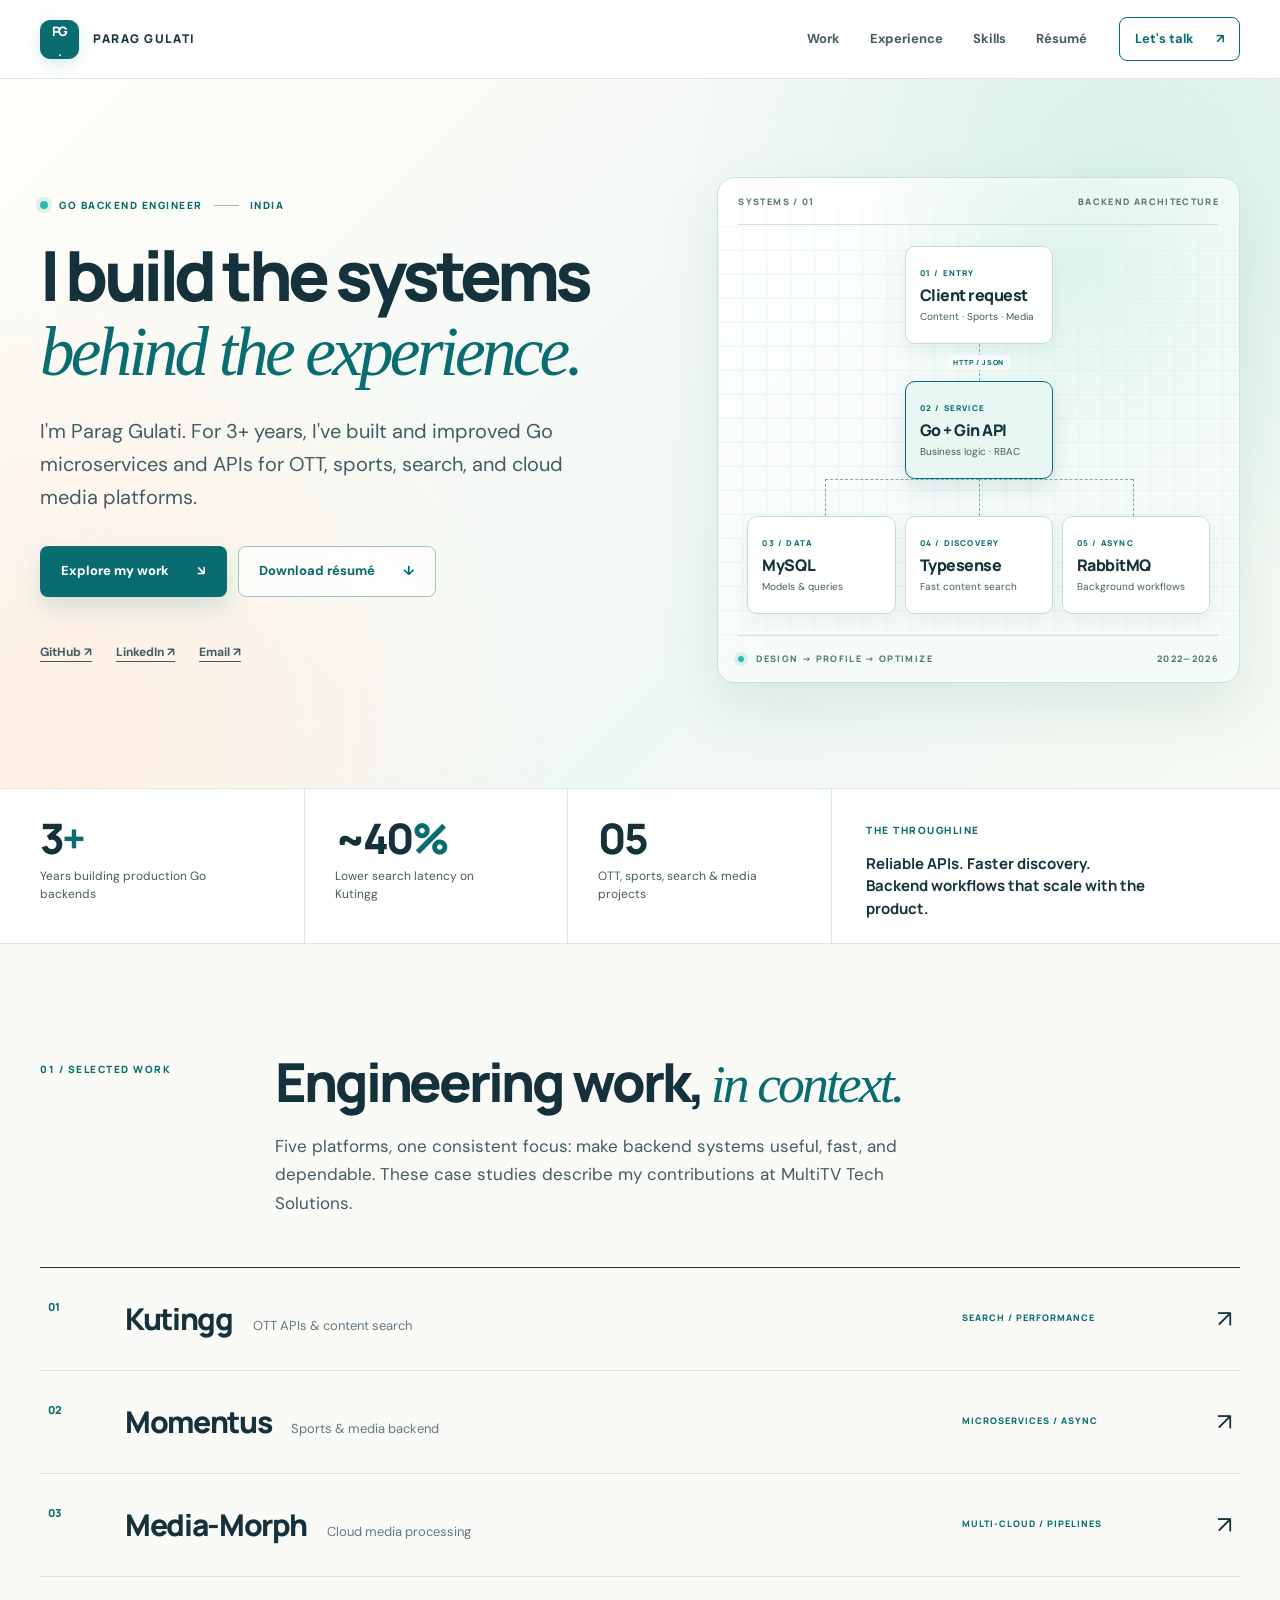
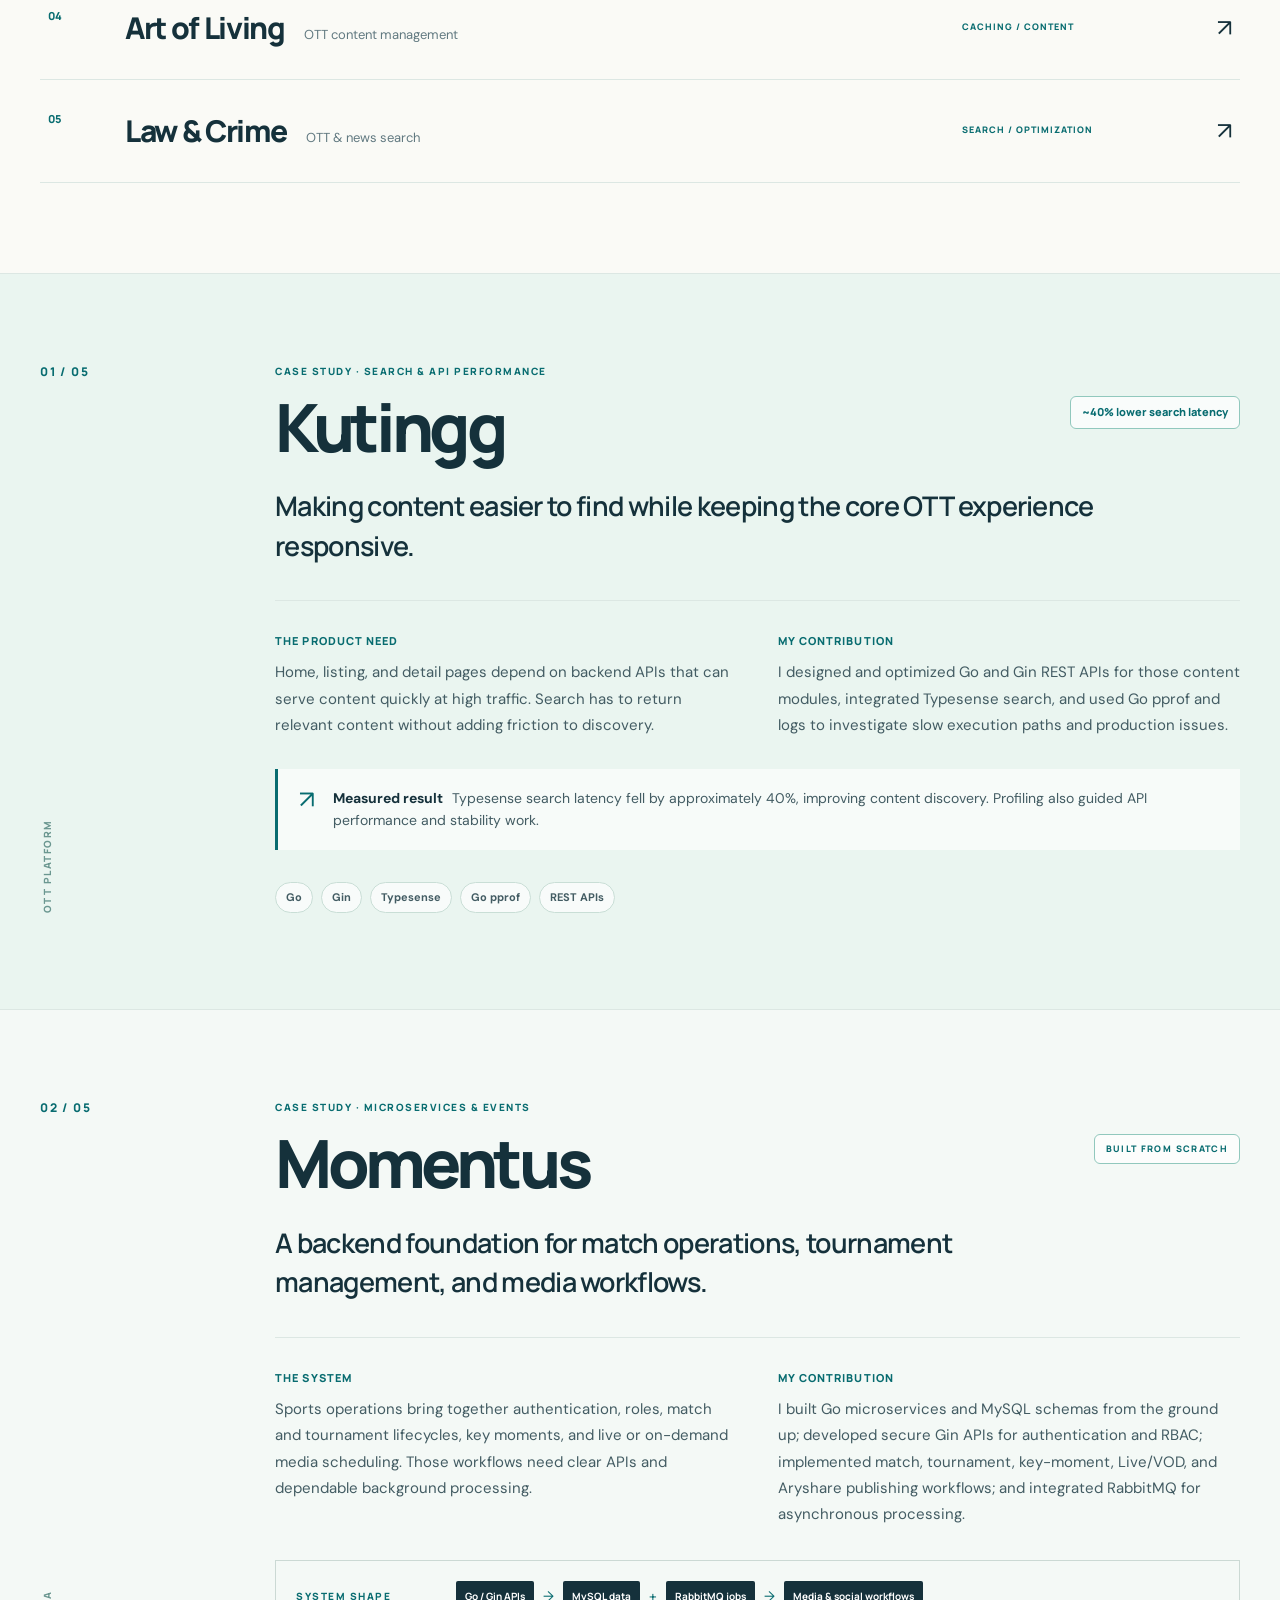
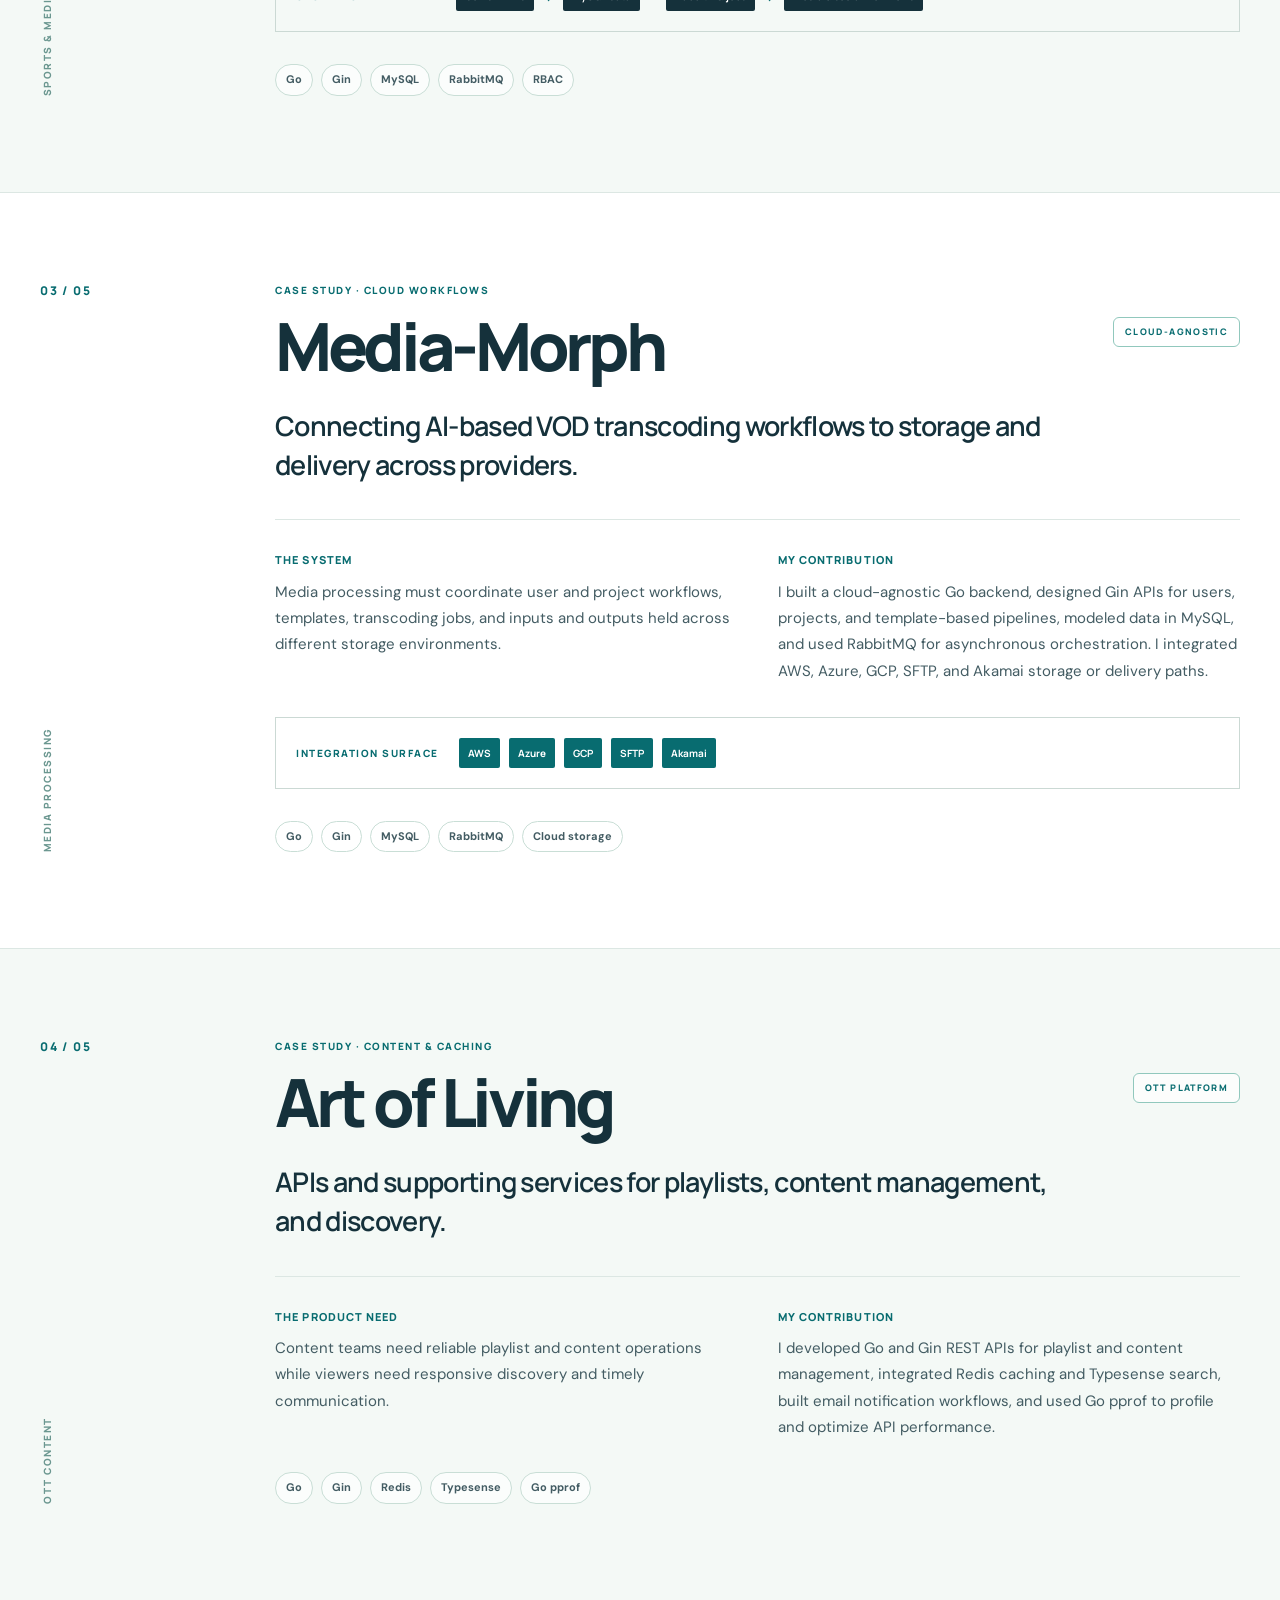
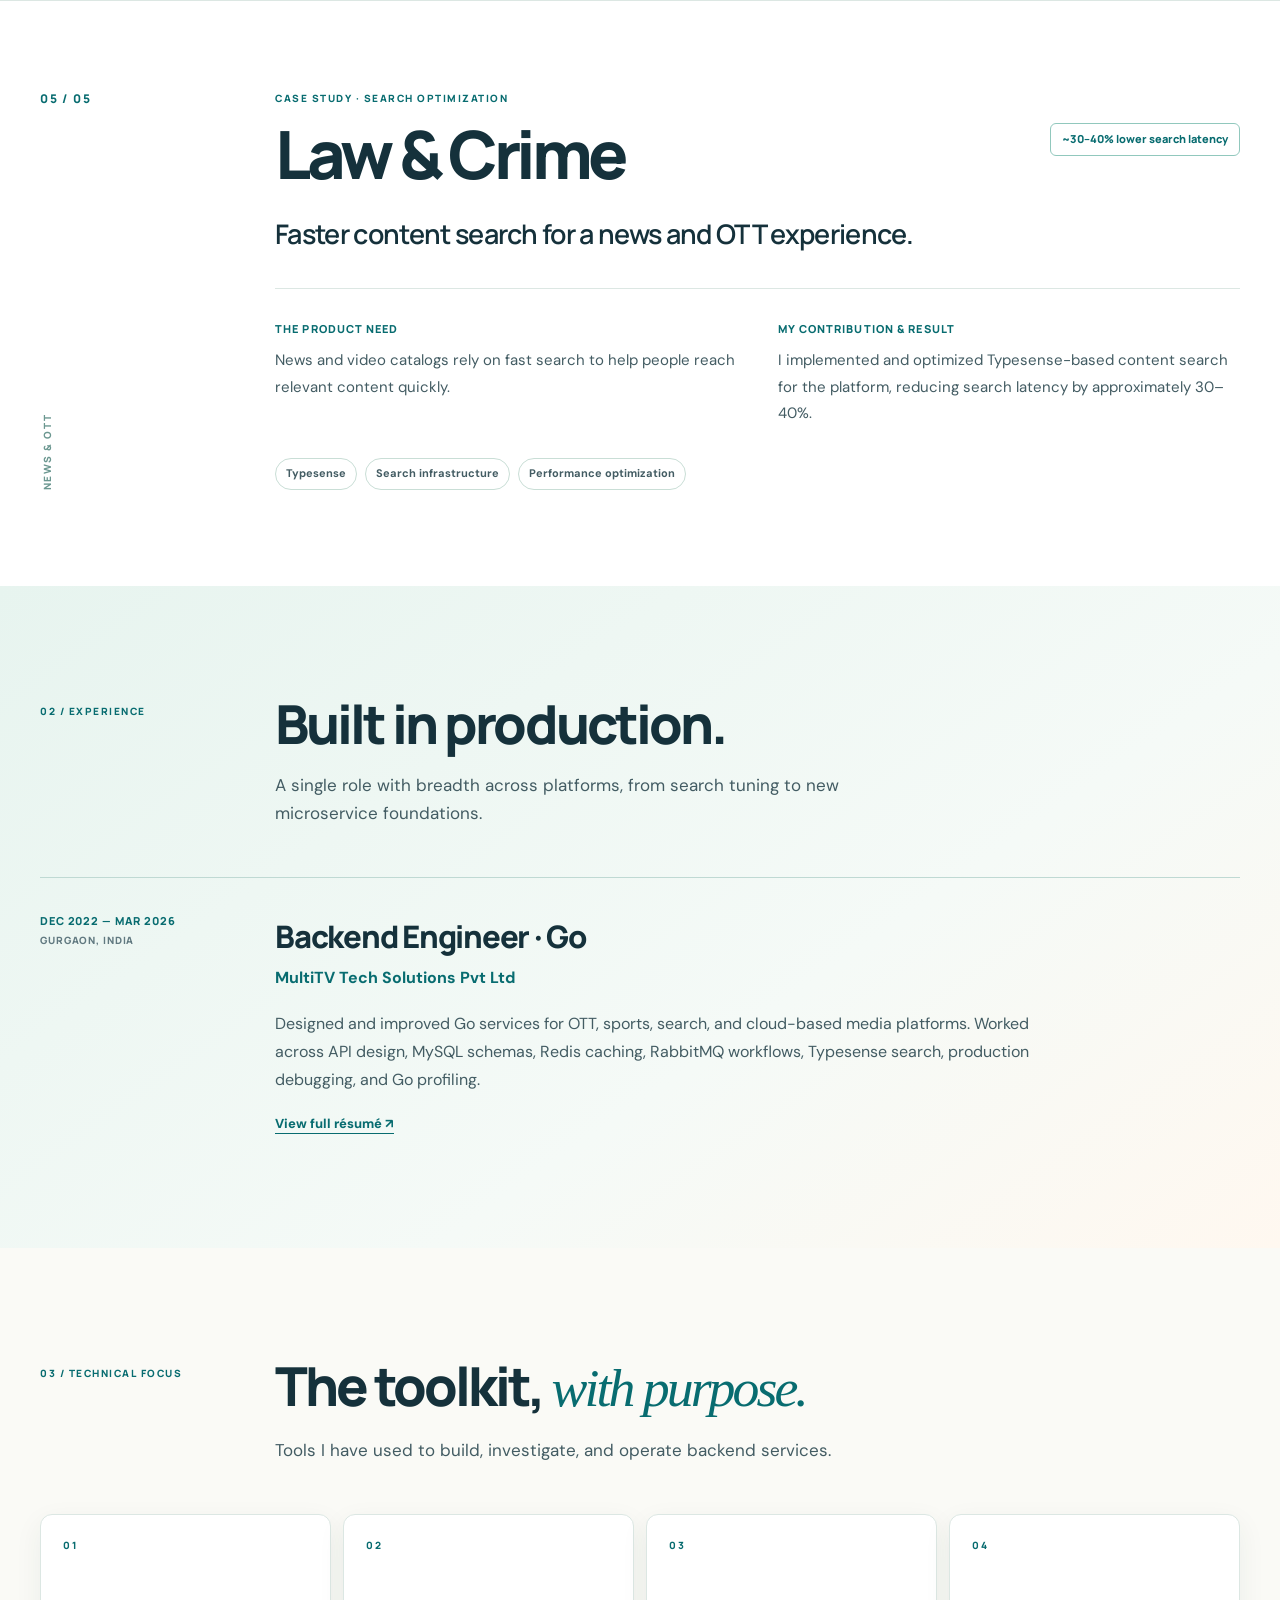
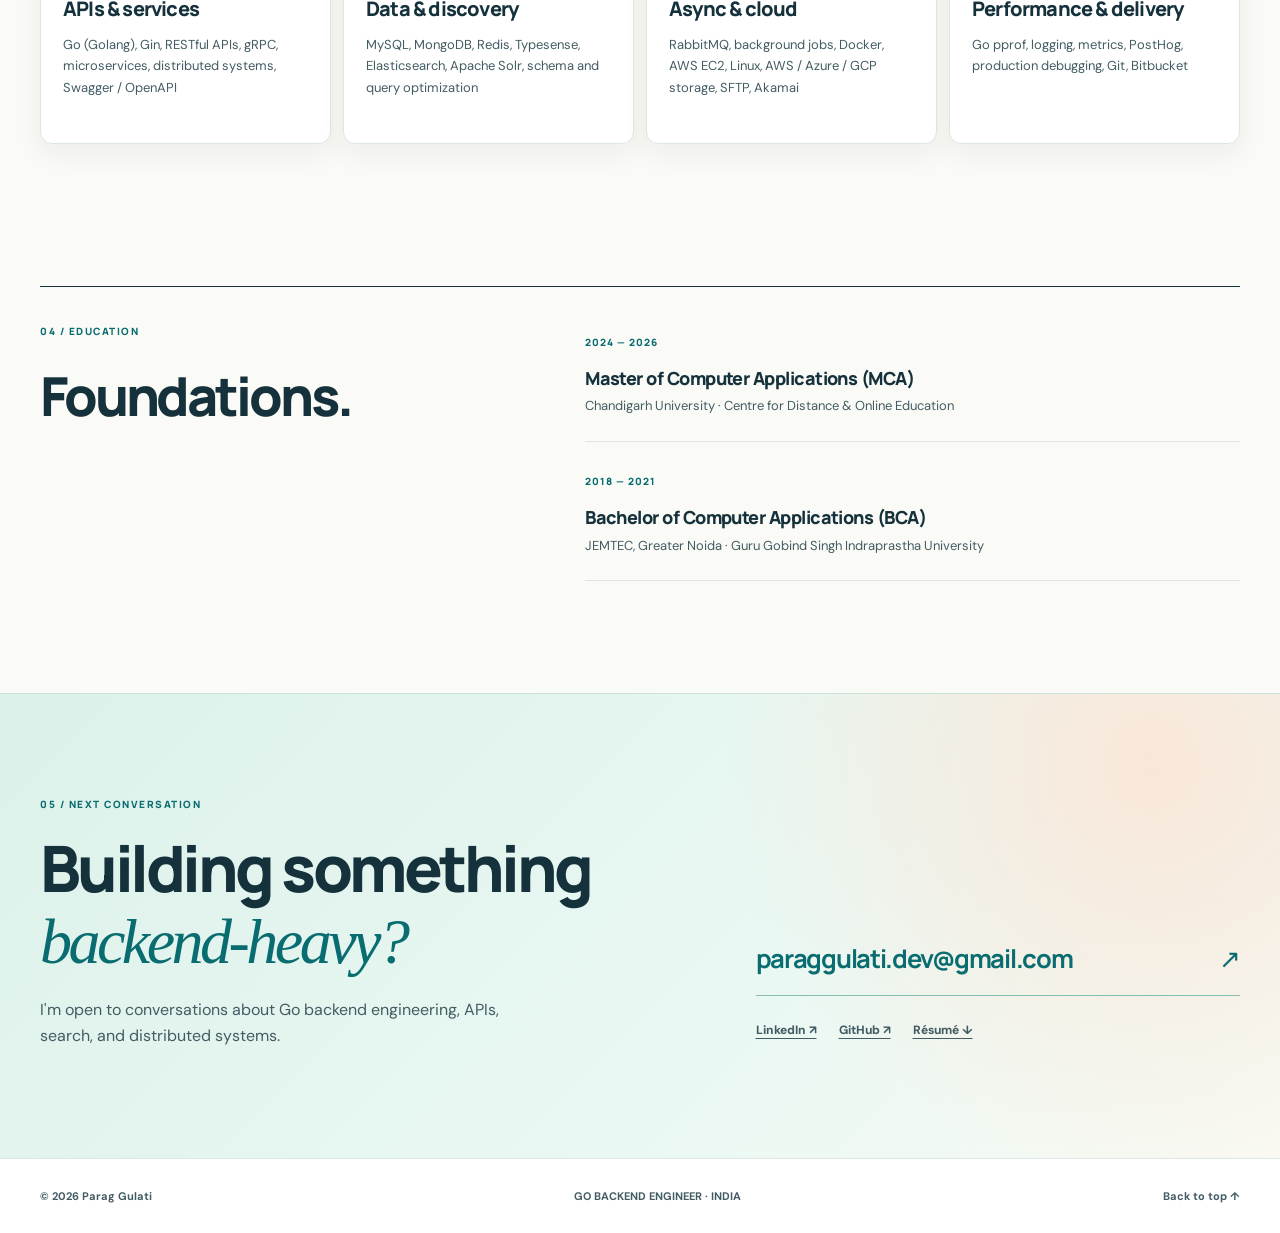
==== commit 33c86221: "Refresh portfolio with a light visual theme" ====
--- a/index.html
+++ b/index.html
@@ -3,11 +3,13 @@
   <head>
     <meta charset="utf-8">
     <meta name="viewport" content="width=device-width, initial-scale=1">
-    <meta name="theme-color" content="#101d25">
+    <meta name="theme-color" content="#fafaf6">
     <meta name="description" content="Parag Gulati is a Go backend engineer with 3+ years of experience building microservices, APIs, search, and media systems. Explore selected engineering work and download his resume.">
+    <link rel="canonical" href="https://parag9990.github.io/ParagPortfolio/">
     <meta property="og:type" content="website">
     <meta property="og:title" content="Parag Gulati | Go Backend Engineer">
     <meta property="og:description" content="Go microservices, APIs, search, and media systems. Selected work and resume.">
+    <meta property="og:url" content="https://parag9990.github.io/ParagPortfolio/">
     <title>Parag Gulati | Go Backend Engineer</title>
     <link rel="icon" href="favicon.svg" type="image/svg+xml">
     <link rel="stylesheet" href="styles.css">
--- a/styles.css
+++ b/styles.css
@@ -2,16 +2,16 @@
 
 :root {
   color-scheme: light;
-  --ink: #10222b;
-  --ink-soft: #3e535b;
-  --muted: #65777d;
-  --teal: #006e73;
-  --teal-bright: #5bd4c8;
-  --cream: #f6f6f1;
-  --white: #fffefa;
-  --line: #d6deda;
-  --line-dark: #31414a;
-  --coral: #f5a885;
+  --ink: #15313b;
+  --ink-soft: #435c63;
+  --muted: #617980;
+  --teal: #086c70;
+  --teal-bright: #33b9ad;
+  --cream: #fafaf6;
+  --white: #ffffff;
+  --line: #dce7e3;
+  --line-dark: #bfd9d3;
+  --coral: #ec9875;
   --shell: 1216px;
   font-family: 'DM Sans', -apple-system, BlinkMacSystemFont, 'Segoe UI', sans-serif;
   font-synthesis: none;
@@ -24,77 +24,77 @@
 img, svg { max-width: 100%; }
 a { color: inherit; }
 button, a { -webkit-tap-highlight-color: transparent; }
-:focus-visible { outline: 3px solid var(--teal-bright); outline-offset: 4px; }
+:focus-visible { outline: 3px solid var(--teal); outline-offset: 4px; }
 ::selection { background: #b5ebe2; color: var(--ink); }
 .shell { width: min(calc(100% - 80px), var(--shell)); margin-inline: auto; }
 .skip-link { position: fixed; z-index: 1000; top: 12px; left: 12px; padding: 10px 16px; transform: translateY(-150%); background: var(--white); color: var(--ink); font-weight: 700; }
 .skip-link:focus { transform: translateY(0); }
 
-.site-header { position: sticky; z-index: 100; top: 0; background: rgba(246, 246, 241, .95); border-bottom: 1px solid var(--line); backdrop-filter: blur(14px); }
+.site-header { position: sticky; z-index: 100; top: 0; background: rgba(255, 255, 255, .92); border-bottom: 1px solid var(--line); backdrop-filter: blur(14px); }
 .header-inner { min-height: 78px; display: flex; align-items: center; gap: 32px; }
 .wordmark { display: inline-flex; align-items: center; gap: 14px; text-decoration: none; white-space: nowrap; }
-.wordmark-mark { display: grid; place-items: center; width: 39px; height: 39px; border: 1px solid var(--ink); color: var(--white); background: var(--ink); border-radius: 3px; font-family: Manrope, sans-serif; font-size: 13px; font-weight: 800; letter-spacing: -.09em; }
-.wordmark-mark span { color: var(--teal-bright); }
+.wordmark-mark { display: grid; place-items: center; width: 39px; height: 39px; border: 1px solid var(--teal); color: var(--white); background: var(--teal); border-radius: 10px; font-family: Manrope, sans-serif; font-size: 13px; font-weight: 800; letter-spacing: -.09em; box-shadow: 0 5px 15px #086c7026; }
+.wordmark-mark span { color: #b9eee7; }
 .wordmark-name { font-family: Manrope, sans-serif; font-size: 12px; font-weight: 800; letter-spacing: .13em; }
 .site-nav { margin-left: auto; display: flex; align-items: center; gap: 30px; }
 .site-nav a, .header-contact { font-size: 13px; font-weight: 700; text-decoration: none; }
 .site-nav a { color: var(--ink-soft); transition: color .2s; }
 .site-nav a:hover, .header-contact:hover { color: var(--teal); }
-.header-contact { min-width: 114px; padding: 11px 15px; border: 1px solid var(--ink); border-radius: 3px; display: inline-flex; justify-content: space-between; align-items: center; gap: 22px; white-space: nowrap; transition: background .2s, color .2s; }
-.header-contact:hover { color: var(--white); background: var(--ink); }
-
-.hero { color: var(--white); background: var(--ink); overflow: hidden; }
+.header-contact { min-width: 114px; padding: 11px 15px; border: 1px solid var(--teal); border-radius: 8px; color: var(--teal); display: inline-flex; justify-content: space-between; align-items: center; gap: 22px; white-space: nowrap; transition: background .2s, color .2s, transform .2s; }
+.header-contact:hover { color: var(--white); background: var(--teal); transform: translateY(-2px); }
+
+.hero { color: var(--ink); background: radial-gradient(circle at 88% 12%, #d9f1e9 0, transparent 34%), radial-gradient(circle at 6% 92%, #fff0e4 0, transparent 35%), linear-gradient(135deg, #fffdf8, #f0f8f5 65%, #f7faf4); overflow: hidden; border-bottom: 1px solid var(--line); }
 .hero-grid { min-height: 640px; display: grid; grid-template-columns: minmax(0, 1.08fr) minmax(0, .92fr); align-items: center; gap: clamp(40px, 5vw, 90px); padding-block: 98px 105px; }
 .hero-copy { position: relative; z-index: 2; }
 .eyebrow, .section-index, .case-type, .tiny-label, .node-kicker, .visual-topline, .visual-bottomline, .case-side-note, .case-number, .case-vertical, .skill-card-no { font-family: Manrope, sans-serif; font-size: 10px; font-weight: 800; letter-spacing: .15em; line-height: 1.4; }
-.eyebrow { display: flex; align-items: center; gap: 11px; color: #bce4e1; margin: 0 0 26px; }
-.status-dot, .visual-pulse { width: 8px; height: 8px; flex: 0 0 8px; display: inline-block; border-radius: 50%; background: var(--teal-bright); box-shadow: 0 0 0 4px rgba(91, 212, 200, .12); }
-.eyebrow-rule { width: 25px; height: 1px; background: #5d737b; }
+.eyebrow { display: flex; align-items: center; gap: 11px; color: var(--teal); margin: 0 0 26px; }
+.status-dot, .visual-pulse { width: 8px; height: 8px; flex: 0 0 8px; display: inline-block; border-radius: 50%; background: var(--teal-bright); box-shadow: 0 0 0 4px rgba(51, 185, 173, .16); }
+.eyebrow-rule { width: 25px; height: 1px; background: #9ebbb5; }
 h1, h2, h3, h4, p { margin-top: 0; }
 h1, h2, h3 { font-family: Manrope, -apple-system, BlinkMacSystemFont, 'Segoe UI', sans-serif; }
 h1 { max-width: 680px; margin-bottom: 27px; font-size: clamp(54px, 5.4vw, 82px); font-weight: 800; line-height: 1.06; letter-spacing: -.065em; }
 h1 em, h2 em { font-family: Georgia, serif; font-weight: 400; letter-spacing: -.055em; }
-h1 em { color: var(--teal-bright); }
-.hero-lede { max-width: 575px; margin-bottom: 32px; color: #b8c8c9; font-size: clamp(17px, 1.6vw, 20px); line-height: 1.65; }
+h1 em { color: var(--teal); }
+.hero-lede { max-width: 575px; margin-bottom: 32px; color: var(--ink-soft); font-size: clamp(17px, 1.6vw, 20px); line-height: 1.65; }
 .hero-actions { display: flex; flex-wrap: wrap; gap: 11px; }
-.button { min-height: 51px; display: inline-flex; justify-content: space-between; align-items: center; gap: 28px; padding: 13px 20px; border: 1px solid transparent; border-radius: 3px; text-decoration: none; font-size: 13px; font-weight: 800; transition: transform .2s, background .2s, border-color .2s; }
+.button { min-height: 51px; display: inline-flex; justify-content: space-between; align-items: center; gap: 28px; padding: 13px 20px; border: 1px solid transparent; border-radius: 8px; text-decoration: none; font-size: 13px; font-weight: 800; transition: transform .2s, background .2s, border-color .2s, box-shadow .2s; }
 .button:hover { transform: translateY(-2px); }
-.button-primary { color: var(--ink); background: var(--teal-bright); }
-.button-primary:hover { background: #85e6dc; }
-.button-outline { color: var(--white); border-color: #657880; }
-.button-outline:hover { border-color: var(--white); }
+.button-primary { color: var(--white); background: var(--teal); box-shadow: 0 12px 25px #086c7026; }
+.button-primary:hover { background: #07585c; box-shadow: 0 16px 28px #086c7033; }
+.button-outline { color: var(--teal); border-color: #9dc5bd; background: #ffffffb8; }
+.button-outline:hover { border-color: var(--teal); background: var(--white); }
 .hero-socials { display: flex; flex-wrap: wrap; gap: 24px; margin-top: 46px; }
-.hero-socials a { color: #a9babb; font-size: 12px; font-weight: 700; text-decoration-thickness: 1px; text-underline-offset: 5px; }
-.hero-socials a:hover { color: var(--white); }
-
-.hero-visual { width: 100%; min-height: 492px; padding: 18px 20px 17px; border: 1px solid #3b565d; border-radius: 6px; background: radial-gradient(circle at 65% 15%, rgba(91, 212, 200, .15), transparent 35%), linear-gradient(145deg, #1d353b, #162831 65%); box-shadow: 0 28px 70px rgba(0, 0, 0, .16); position: relative; }
-.hero-visual::before { content: ''; position: absolute; inset: 0; pointer-events: none; opacity: .25; background-image: linear-gradient(#3e5960 1px, transparent 1px), linear-gradient(90deg, #3e5960 1px, transparent 1px); background-size: 24px 24px; mask-image: linear-gradient(to bottom, transparent, #000 15%, #000 85%, transparent); }
-.visual-topline, .visual-bottomline { position: relative; z-index: 1; display: flex; justify-content: space-between; align-items: center; gap: 12px; color: #8da9ad; font-size: 9px; }
-.visual-topline { padding-bottom: 15px; border-bottom: 1px solid #3e565d; }
-.visual-bottomline { justify-content: flex-start; padding-top: 17px; border-top: 1px solid #3e565d; }
+.hero-socials a { color: var(--ink-soft); font-size: 12px; font-weight: 700; text-decoration-thickness: 1px; text-underline-offset: 5px; }
+.hero-socials a:hover { color: var(--teal); }
+
+.hero-visual { width: 100%; min-height: 492px; padding: 18px 20px 17px; border: 1px solid #c8e2da; border-radius: 18px; background: radial-gradient(circle at 70% 18%, #dff4ed, transparent 42%), linear-gradient(145deg, #ffffff, #f5fbf8 72%); box-shadow: 0 24px 55px #246f6320; position: relative; }
+.hero-visual::before { content: ''; position: absolute; inset: 0; pointer-events: none; opacity: .55; background-image: linear-gradient(#dceee8 1px, transparent 1px), linear-gradient(90deg, #dceee8 1px, transparent 1px); background-size: 24px 24px; mask-image: linear-gradient(to bottom, transparent, #000 15%, #000 85%, transparent); }
+.visual-topline, .visual-bottomline { position: relative; z-index: 1; display: flex; justify-content: space-between; align-items: center; gap: 12px; color: #5a7778; font-size: 9px; }
+.visual-topline { padding-bottom: 15px; border-bottom: 1px solid #cfdfd9; }
+.visual-bottomline { justify-content: flex-start; padding-top: 17px; border-top: 1px solid #cfdfd9; }
 .visual-bottomline span:last-child { margin-left: auto; }
 .visual-pulse { width: 6px; height: 6px; flex-basis: 6px; }
 .visual-grid { position: relative; z-index: 1; min-height: 398px; padding: 21px 9px; display: grid; grid-template-columns: repeat(3, minmax(0, 1fr)); grid-template-rows: 98px 37px 98px 37px 98px; gap: 0 9px; align-content: center; }
-.flow-node { display: flex; flex-direction: column; justify-content: center; padding: 13px 14px; border: 1px solid #527177; border-radius: 4px; background: rgba(30, 57, 62, .94); box-shadow: 0 7px 20px rgba(0, 0, 0, .11); }
-.flow-node strong { color: #f3f9f7; font-family: Manrope, sans-serif; font-size: clamp(13px, 1.25vw, 17px); font-weight: 800; letter-spacing: -.03em; line-height: 1.25; }
-.flow-node small { margin-top: 6px; color: #9db5b9; font-size: 10px; line-height: 1.2; }
-.node-kicker { color: var(--teal-bright); font-size: 8px; margin-bottom: 7px; }
+.flow-node { display: flex; flex-direction: column; justify-content: center; padding: 13px 14px; border: 1px solid #c3ddd5; border-radius: 10px; background: rgba(255, 255, 255, .97); box-shadow: 0 7px 20px #2d756514; }
+.flow-node strong { color: var(--ink); font-family: Manrope, sans-serif; font-size: clamp(13px, 1.25vw, 17px); font-weight: 800; letter-spacing: -.03em; line-height: 1.25; }
+.flow-node small { margin-top: 6px; color: var(--ink-soft); font-size: 10px; line-height: 1.2; }
+.node-kicker { color: var(--teal); font-size: 8px; margin-bottom: 7px; }
 .node-request { grid-column: 2; grid-row: 1; }
-.node-api { grid-column: 2; grid-row: 3; border-color: var(--teal-bright); background: #214b4e; }
+.node-api { grid-column: 2; grid-row: 3; border-color: var(--teal); background: #e8f7f2; box-shadow: 0 9px 23px #086c7024; }
 .node-mysql { grid-column: 1; grid-row: 5; }
 .node-search { grid-column: 2; grid-row: 5; }
 .node-queue { grid-column: 3; grid-row: 5; }
-.flow-link { grid-column: 2; grid-row: 2; display: grid; place-items: center; position: relative; color: #82a6a8; font-family: Manrope, sans-serif; font-size: 7px; font-weight: 800; letter-spacing: .12em; }
-.flow-link::before { content: ''; position: absolute; top: 0; bottom: 0; left: 50%; border-left: 1px dashed #80a9a9; }
-.flow-link span { z-index: 1; padding: 2px 6px; background: #1b333a; }
+.flow-link { grid-column: 2; grid-row: 2; display: grid; place-items: center; position: relative; color: var(--teal); font-family: Manrope, sans-serif; font-size: 7px; font-weight: 800; letter-spacing: .12em; }
+.flow-link::before { content: ''; position: absolute; top: 0; bottom: 0; left: 50%; border-left: 1px dashed #79aea5; }
+.flow-link span { z-index: 1; padding: 2px 6px; background: #f5fbf8; }
 .flow-branch { grid-column: 1 / 4; grid-row: 4; display: grid; grid-template-columns: repeat(3, 1fr); align-items: stretch; }
 .flow-branch i { position: relative; display: block; }
-.flow-branch i::after { content: ''; position: absolute; top: 0; bottom: 0; left: 50%; border-left: 1px dashed #80a9a9; }
-.flow-branch i:first-child::before, .flow-branch i:last-child::before { content: ''; position: absolute; top: 0; height: 1px; width: 100%; border-top: 1px dashed #80a9a9; }
+.flow-branch i::after { content: ''; position: absolute; top: 0; bottom: 0; left: 50%; border-left: 1px dashed #79aea5; }
+.flow-branch i:first-child::before, .flow-branch i:last-child::before { content: ''; position: absolute; top: 0; height: 1px; width: 100%; border-top: 1px dashed #79aea5; }
 .flow-branch i:first-child::before { left: 50%; }
 .flow-branch i:last-child::before { right: 50%; }
 
-.proof { border-bottom: 1px solid var(--line); background: #eef1ed; }
+.proof { border-bottom: 1px solid var(--line); background: #ffffff; }
 .proof-grid { display: grid; grid-template-columns: 1fr 1fr 1fr 1.55fr; }
 .proof-item, .proof-caption { min-height: 145px; padding: 27px 30px 23px; border-left: 1px solid var(--line); }
 .proof-item:first-child { padding-left: 0; border-left: 0; }
@@ -114,7 +114,7 @@
 .work-section { padding-bottom: 90px; }
 .work-index { border-top: 1px solid var(--ink); }
 .work-index a { display: grid; grid-template-columns: 60px minmax(0, 1fr) 225px 28px; align-items: center; gap: 17px; min-height: 103px; padding: 14px 8px; border-bottom: 1px solid var(--line); text-decoration: none; transition: background .2s, padding .2s; }
-.work-index a:hover { padding-left: 18px; background: #e7eeea; }
+.work-index a:hover { padding-left: 18px; background: #eaf6f1; }
 .work-index-no { align-self: start; padding-top: 16px; color: var(--teal); font-family: Manrope, sans-serif; font-size: 11px; font-weight: 800; }
 .work-index-main { display: flex; align-items: baseline; gap: 20px; }
 .work-index-main strong { font-family: Manrope, sans-serif; font-size: clamp(22px, 2.5vw, 30px); font-weight: 800; letter-spacing: -.045em; }
@@ -123,17 +123,17 @@
 .work-index-arrow { justify-self: end; font-size: 24px; line-height: 1; }
 
 .case-study { scroll-margin-top: 78px; border-top: 1px solid var(--line); background: var(--white); }
-.case-tint { background: #edf2ee; }
-.case-featured { background: #e5eeea; }
+.case-tint { background: #f4f9f6; }
+.case-featured { background: #eaf5f0; }
 .case-grid { display: grid; grid-template-columns: 195px minmax(0, 1fr); gap: 40px; padding-block: 90px 96px; }
 .case-rail { display: flex; flex-direction: column; align-items: flex-start; justify-content: space-between; color: var(--teal); }
 .case-number { font-size: 12px; }
-.case-vertical { writing-mode: vertical-rl; transform: rotate(180deg); color: #9ab0ac; font-size: 10px; }
+.case-vertical { writing-mode: vertical-rl; transform: rotate(180deg); color: #6b9790; font-size: 10px; }
 .case-main { min-width: 0; }
 .case-head { display: flex; justify-content: space-between; align-items: end; gap: 25px; }
 .case-type { margin: 0 0 14px; color: var(--teal); }
 .case-head h3 { margin: 0; font-size: clamp(42px, 5.2vw, 68px); font-weight: 800; line-height: 1.05; letter-spacing: -.065em; }
-.impact-badge, .case-side-note { flex: 0 0 auto; align-self: center; padding: 8px 11px; border: 1px solid #8bbab2; border-radius: 2px; color: var(--teal); font-family: Manrope, sans-serif; font-size: 11px; font-weight: 800; line-height: 1.35; white-space: nowrap; }
+.impact-badge, .case-side-note { flex: 0 0 auto; align-self: center; padding: 8px 11px; border: 1px solid #91c8bd; border-radius: 6px; background: #ffffffb8; color: var(--teal); font-family: Manrope, sans-serif; font-size: 11px; font-weight: 800; line-height: 1.35; white-space: nowrap; }
 .case-side-note { font-size: 9px; }
 .case-intro { max-width: 820px; margin: 25px 0 35px; font-family: Manrope, sans-serif; font-size: clamp(21px, 2.15vw, 27px); font-weight: 600; line-height: 1.45; letter-spacing: -.025em; }
 .case-columns { display: grid; grid-template-columns: repeat(2, minmax(0, 1fr)); gap: 40px; padding-top: 31px; border-top: 1px solid var(--line); }
@@ -144,7 +144,7 @@
 .case-outcome p { margin: 0; color: var(--ink-soft); font-size: 14px; line-height: 1.6; }
 .case-outcome strong { color: var(--ink); margin-right: 5px; }
 .tag-list { display: flex; flex-wrap: wrap; gap: 8px; margin: 32px 0 0; padding: 0; list-style: none; }
-.tag-list li { padding: 6px 10px; border: 1px solid #cbd9d4; border-radius: 2px; color: var(--ink-soft); font-size: 11px; font-weight: 700; }
+.tag-list li { padding: 6px 10px; border: 1px solid #c9ded6; border-radius: 999px; background: #ffffffa8; color: var(--ink-soft); font-size: 11px; font-weight: 700; }
 .architecture { display: flex; flex-wrap: wrap; gap: 20px; align-items: center; margin-top: 33px; padding: 20px; border: 1px solid #cbd9d4; }
 .architecture .tiny-label { min-width: 140px; }
 .architecture-flow { display: flex; flex-wrap: wrap; align-items: center; gap: 9px; }
@@ -152,21 +152,22 @@
 .architecture-flow i { font-size: 14px; font-style: normal; color: var(--teal); }
 .architecture-flow-wrap span { background: var(--teal); }
 
-.experience-section { background: var(--ink); color: var(--white); }
-.experience-section .section-index { color: var(--teal-bright); }
-.experience-section .section-heading p:not(.section-index) { color: #a9c0c0; }
+.experience-section { background: linear-gradient(145deg, #e7f4ef, #f5faf7 62%, #fff8f0); color: var(--ink); }
+.experience-section .section-index { color: var(--teal); }
+.experience-section .section-heading p:not(.section-index) { color: var(--ink-soft); }
 .experience-card { display: grid; grid-template-columns: 195px minmax(0, 1fr); gap: 40px; padding-top: 34px; border-top: 1px solid var(--line-dark); }
-.experience-date { color: var(--teal-bright); font-family: Manrope, sans-serif; font-size: 11px; font-weight: 800; letter-spacing: .08em; line-height: 1.7; }
-.experience-date span { color: #849da2; font-size: 10px; }
+.experience-date { color: var(--teal); font-family: Manrope, sans-serif; font-size: 11px; font-weight: 800; letter-spacing: .08em; line-height: 1.7; }
+.experience-date span { color: var(--muted); font-size: 10px; }
 .experience-card h3 { margin: 0 0 3px; font-size: 31px; font-weight: 800; letter-spacing: -.04em; }
-.experience-company { margin: 0 0 20px; color: var(--teal-bright); font-weight: 700; }
-.experience-card p:not(.experience-company) { max-width: 780px; color: #b4c6c8; font-size: 16px; line-height: 1.75; }
-.text-link { color: var(--white); font-size: 13px; font-weight: 800; text-decoration-thickness: 1px; text-underline-offset: 5px; }
-.text-link:hover { color: var(--teal-bright); }
+.experience-company { margin: 0 0 20px; color: var(--teal); font-weight: 700; }
+.experience-card p:not(.experience-company) { max-width: 780px; color: var(--ink-soft); font-size: 16px; line-height: 1.75; }
+.text-link { color: var(--teal); font-size: 13px; font-weight: 800; text-decoration-thickness: 1px; text-underline-offset: 5px; }
+.text-link:hover { color: var(--ink); }
 
 .skills-section { background: var(--cream); }
 .skill-grid { display: grid; grid-template-columns: repeat(4, minmax(0, 1fr)); gap: 12px; }
-.skill-card { min-height: 230px; padding: 23px 22px; border: 1px solid var(--line); background: var(--white); }
+.skill-card { min-height: 230px; padding: 23px 22px; border: 1px solid var(--line); border-radius: 12px; background: var(--white); box-shadow: 0 9px 28px #193f3710; transition: transform .2s, box-shadow .2s; }
+.skill-card:hover { transform: translateY(-4px); box-shadow: 0 16px 35px #193f371b; }
 .skill-card-no { display: block; color: var(--teal); margin-bottom: 41px; }
 .skill-card h3 { margin-bottom: 9px; font-size: 20px; font-weight: 800; letter-spacing: -.04em; }
 .skill-card p { margin: 0; color: var(--ink-soft); font-size: 13px; line-height: 1.65; }
@@ -181,22 +182,22 @@
 .education-list h3 { margin: 10px 0 4px; font-size: 18px; font-weight: 800; letter-spacing: -.03em; }
 .education-list p { margin: 0; color: var(--ink-soft); font-size: 13px; }
 
-.contact-section { padding-block: 103px 110px; color: var(--white); background: var(--teal); }
+.contact-section { padding-block: 103px 110px; color: var(--ink); background: radial-gradient(circle at 90% 15%, #f9e7d9, transparent 35%), linear-gradient(135deg, #dcf1e9, #eaf8f3 62%, #f9faf3); border-top: 1px solid #cbe4d9; }
 .contact-grid { display: grid; grid-template-columns: 1.15fr .85fr; gap: 60px; align-items: end; }
-.contact-grid .section-index { margin: 0 0 22px; color: #a3e9de; }
+.contact-grid .section-index { margin: 0 0 22px; color: var(--teal); }
 .contact-grid h2 { margin: 0 0 20px; font-size: clamp(43px, 5vw, 66px); }
-.contact-grid h2 em { color: #b4f2e7; }
-.contact-grid p:not(.section-index) { max-width: 490px; margin: 0; color: #c5e8e2; font-size: 16px; }
+.contact-grid h2 em { color: var(--teal); }
+.contact-grid p:not(.section-index) { max-width: 490px; margin: 0; color: var(--ink-soft); font-size: 16px; }
 .contact-actions { padding-bottom: 8px; }
-.contact-email { display: flex; justify-content: space-between; gap: 15px; padding-bottom: 15px; border-bottom: 1px solid #8ccac1; font-family: Manrope, sans-serif; font-size: clamp(18px, 2vw, 26px); font-weight: 700; letter-spacing: -.05em; text-decoration: none; overflow-wrap: anywhere; }
-.contact-email:hover { color: #b4f2e7; }
+.contact-email { display: flex; justify-content: space-between; gap: 15px; padding-bottom: 15px; border-bottom: 1px solid #85bdb1; color: var(--teal); font-family: Manrope, sans-serif; font-size: clamp(18px, 2vw, 26px); font-weight: 700; letter-spacing: -.05em; text-decoration: none; overflow-wrap: anywhere; }
+.contact-email:hover { color: var(--ink); }
 .contact-links { display: flex; flex-wrap: wrap; gap: 22px; margin-top: 25px; }
-.contact-links a { color: #d9f0e9; font-size: 12px; font-weight: 800; text-decoration-thickness: 1px; text-underline-offset: 4px; }
-.contact-links a:hover { color: var(--white); }
-.site-footer { color: #b5c2c3; background: var(--ink); }
+.contact-links a { color: var(--ink-soft); font-size: 12px; font-weight: 800; text-decoration-thickness: 1px; text-underline-offset: 4px; }
+.contact-links a:hover { color: var(--teal); }
+.site-footer { color: var(--ink-soft); background: #ffffff; border-top: 1px solid var(--line); }
 .footer-inner { min-height: 74px; display: flex; justify-content: space-between; align-items: center; gap: 20px; font-size: 11px; font-weight: 700; }
 .footer-inner a { text-decoration: none; }
-.footer-inner a:hover { color: var(--white); }
+.footer-inner a:hover { color: var(--teal); }
 
 @media (max-width: 1080px) {
   .hero-grid { grid-template-columns: 1fr 1fr; gap: 28px; }
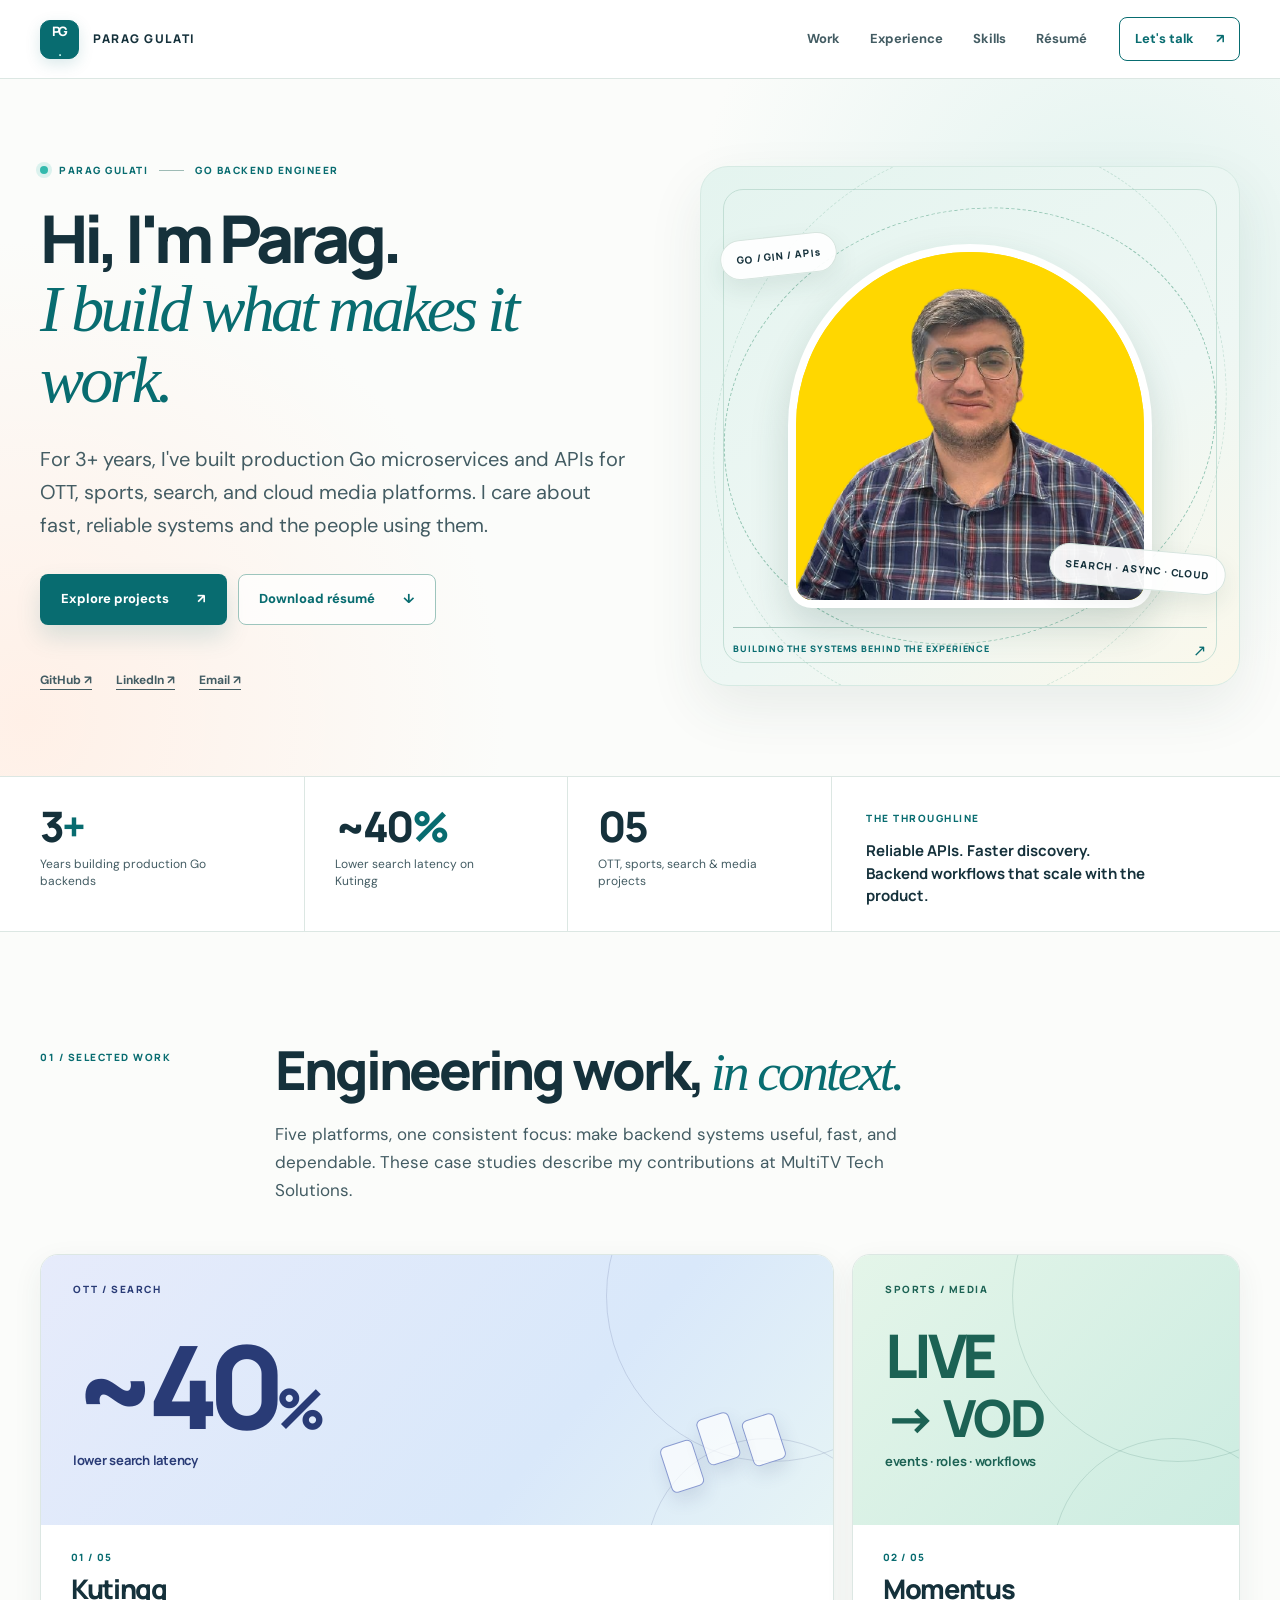
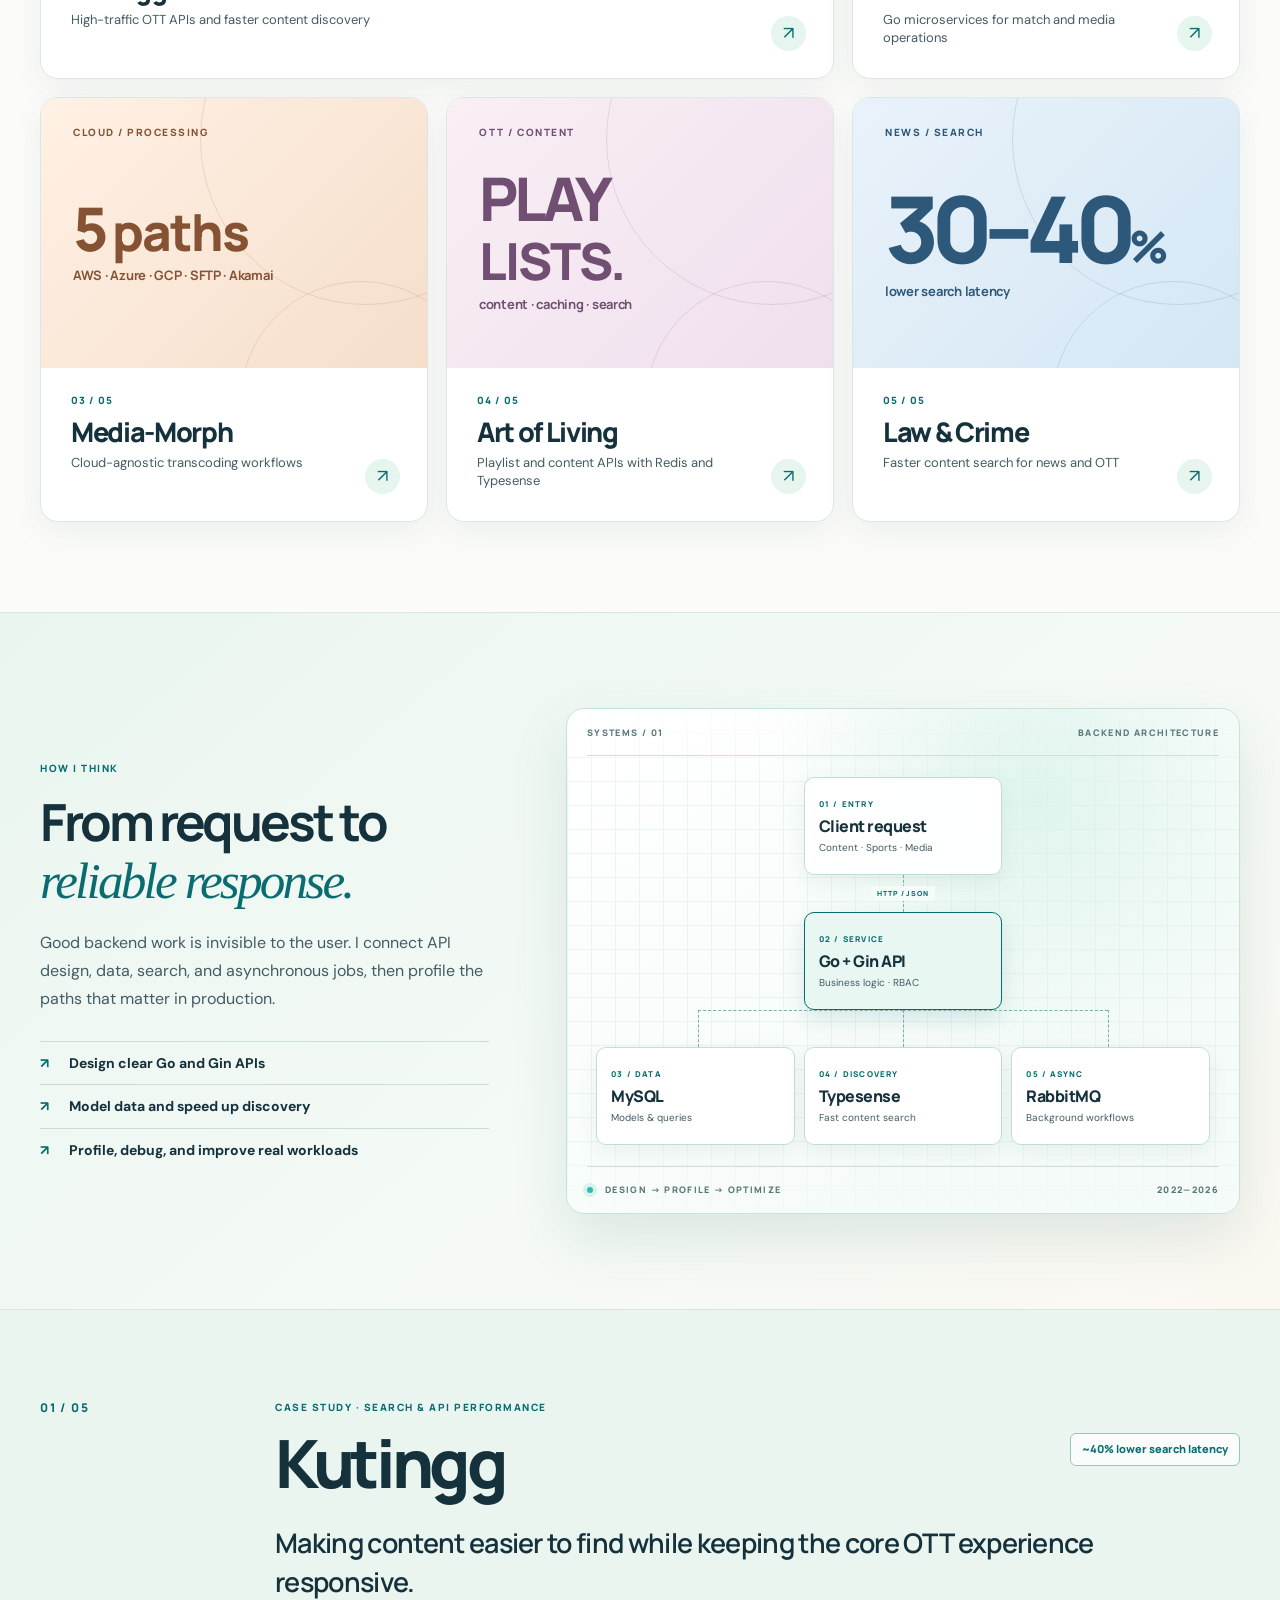
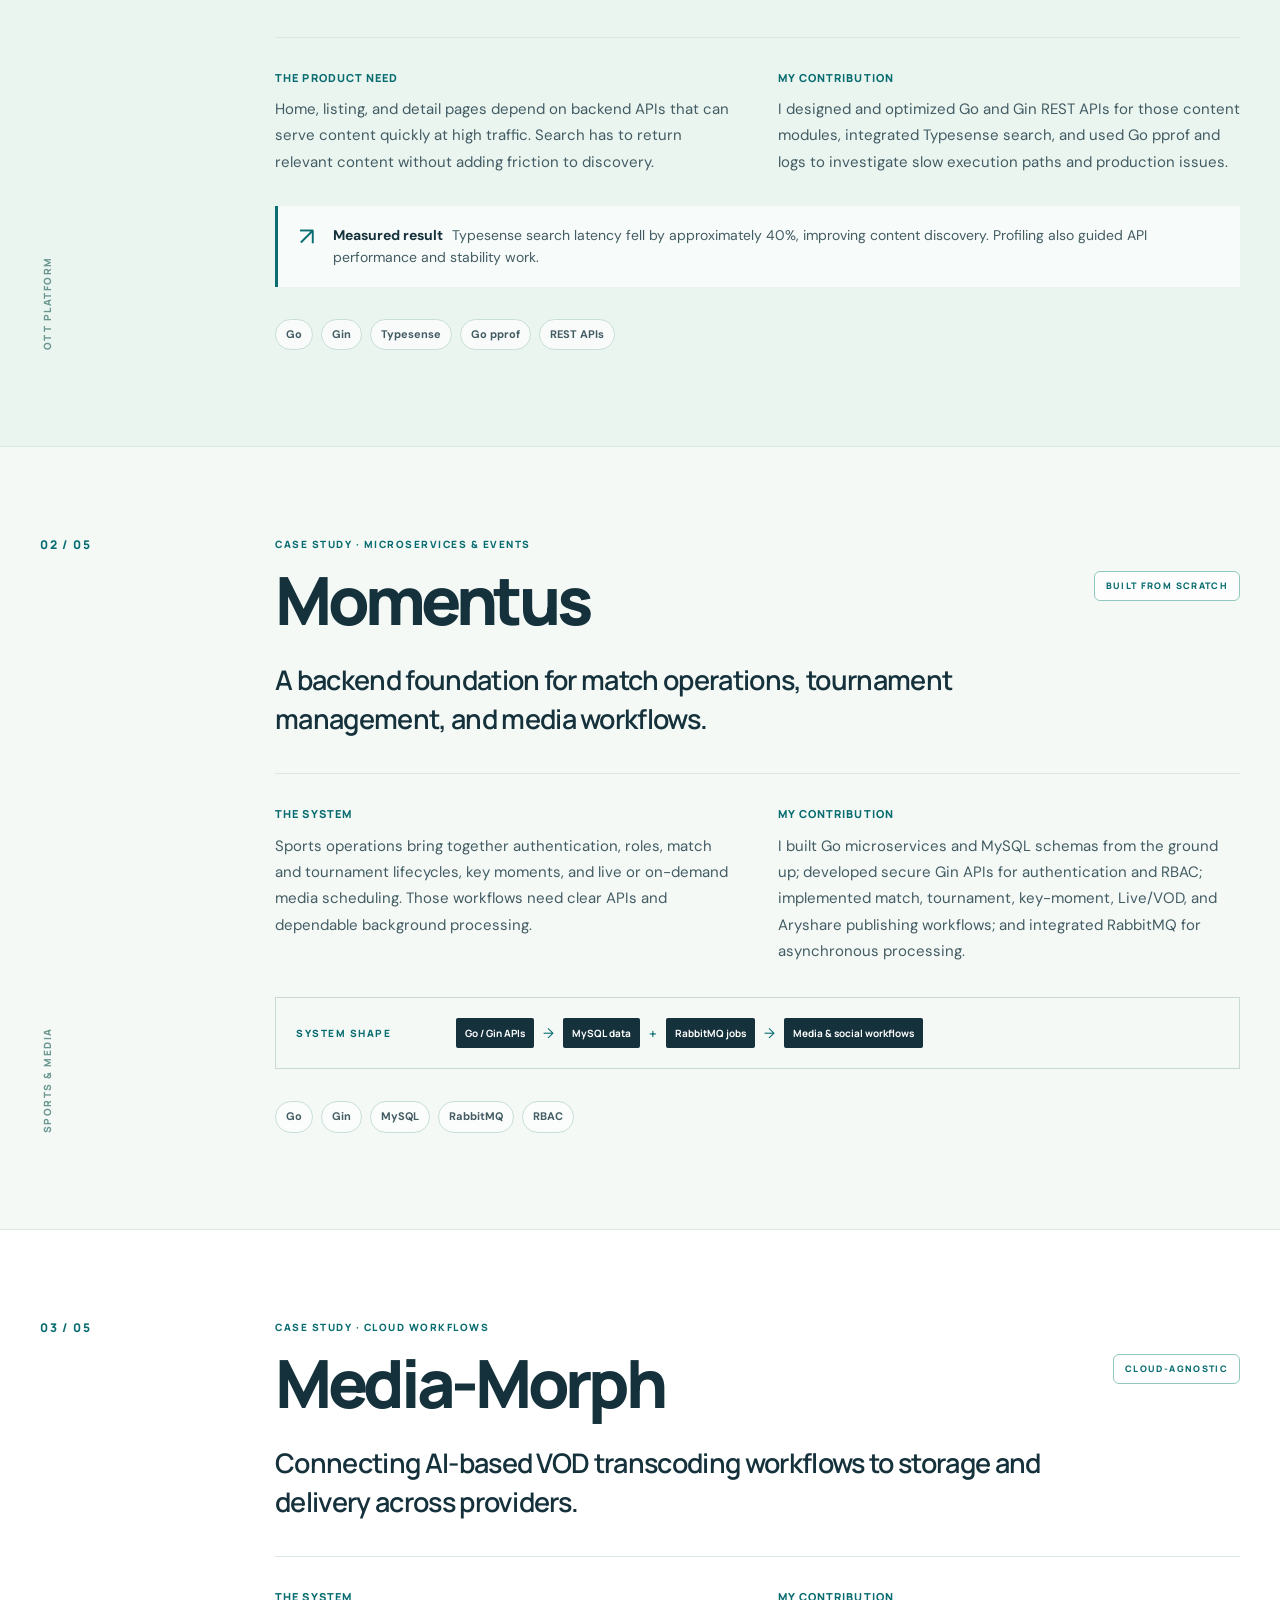
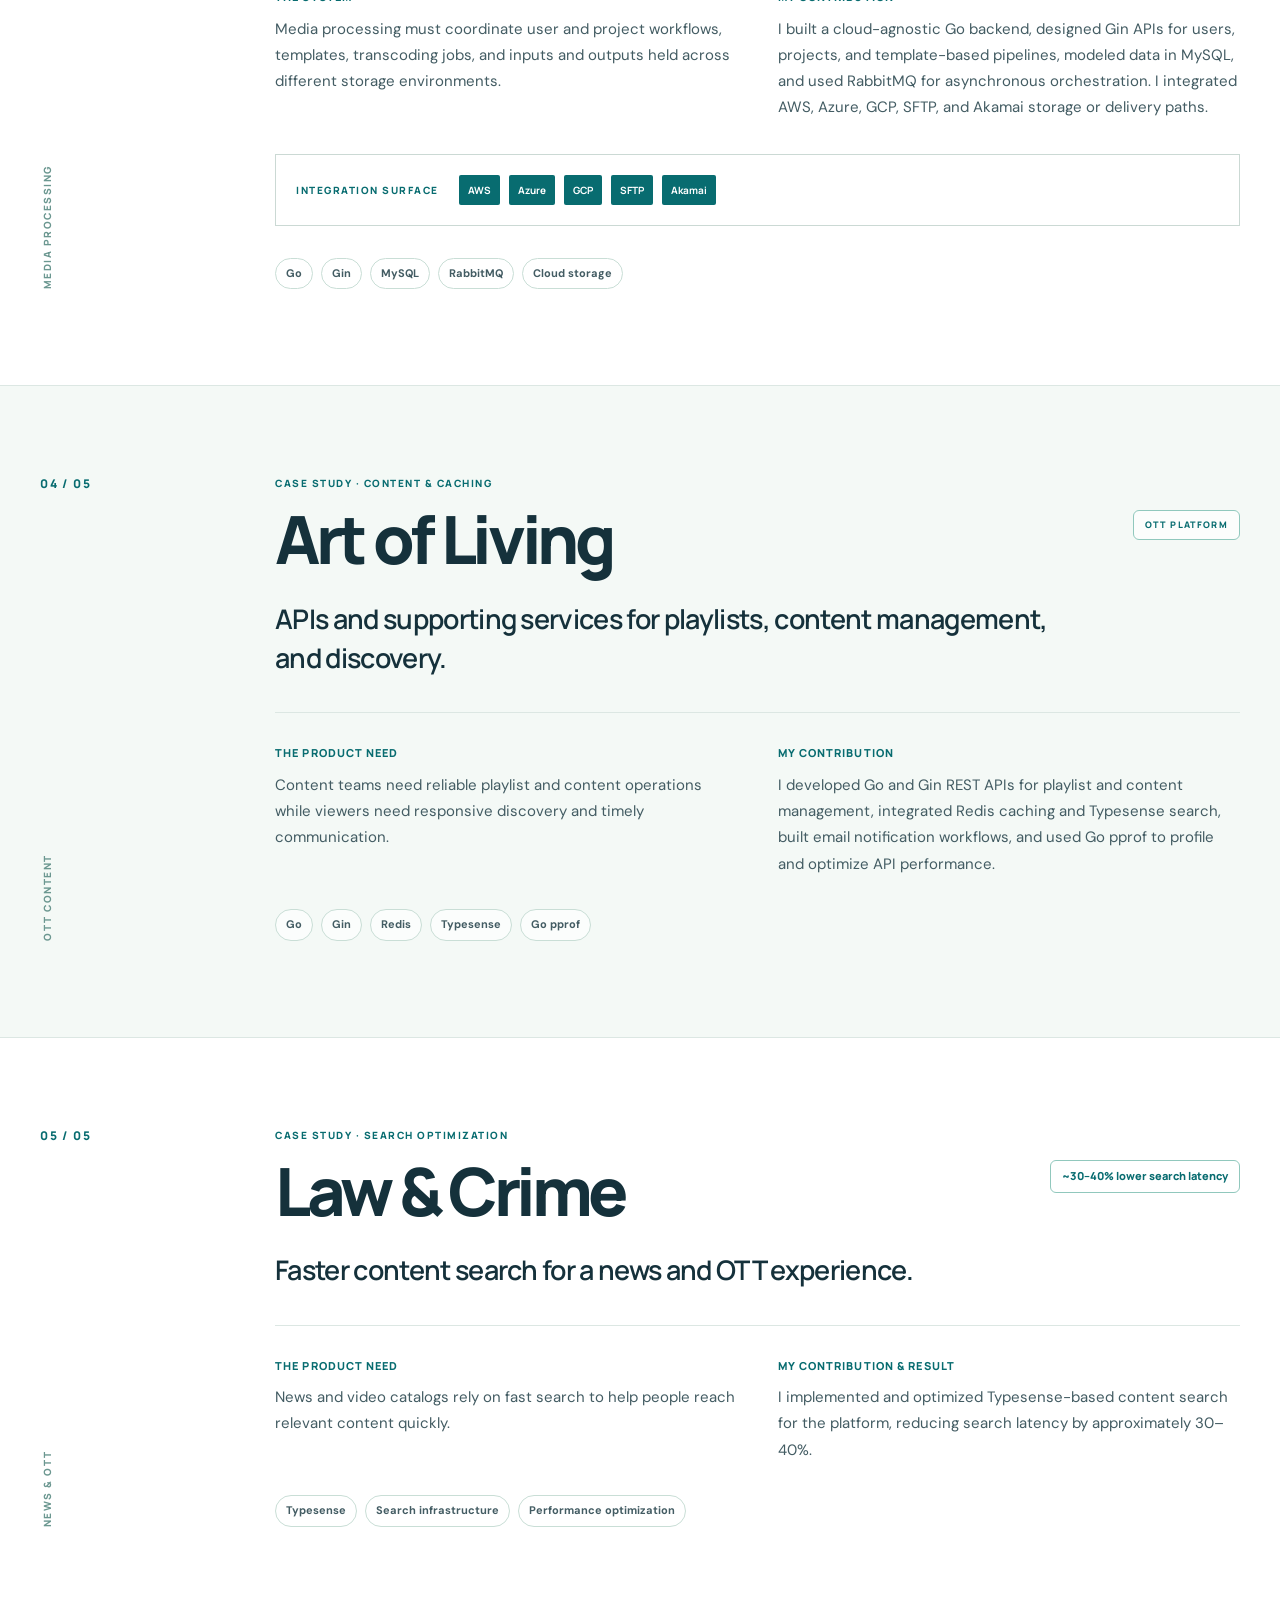
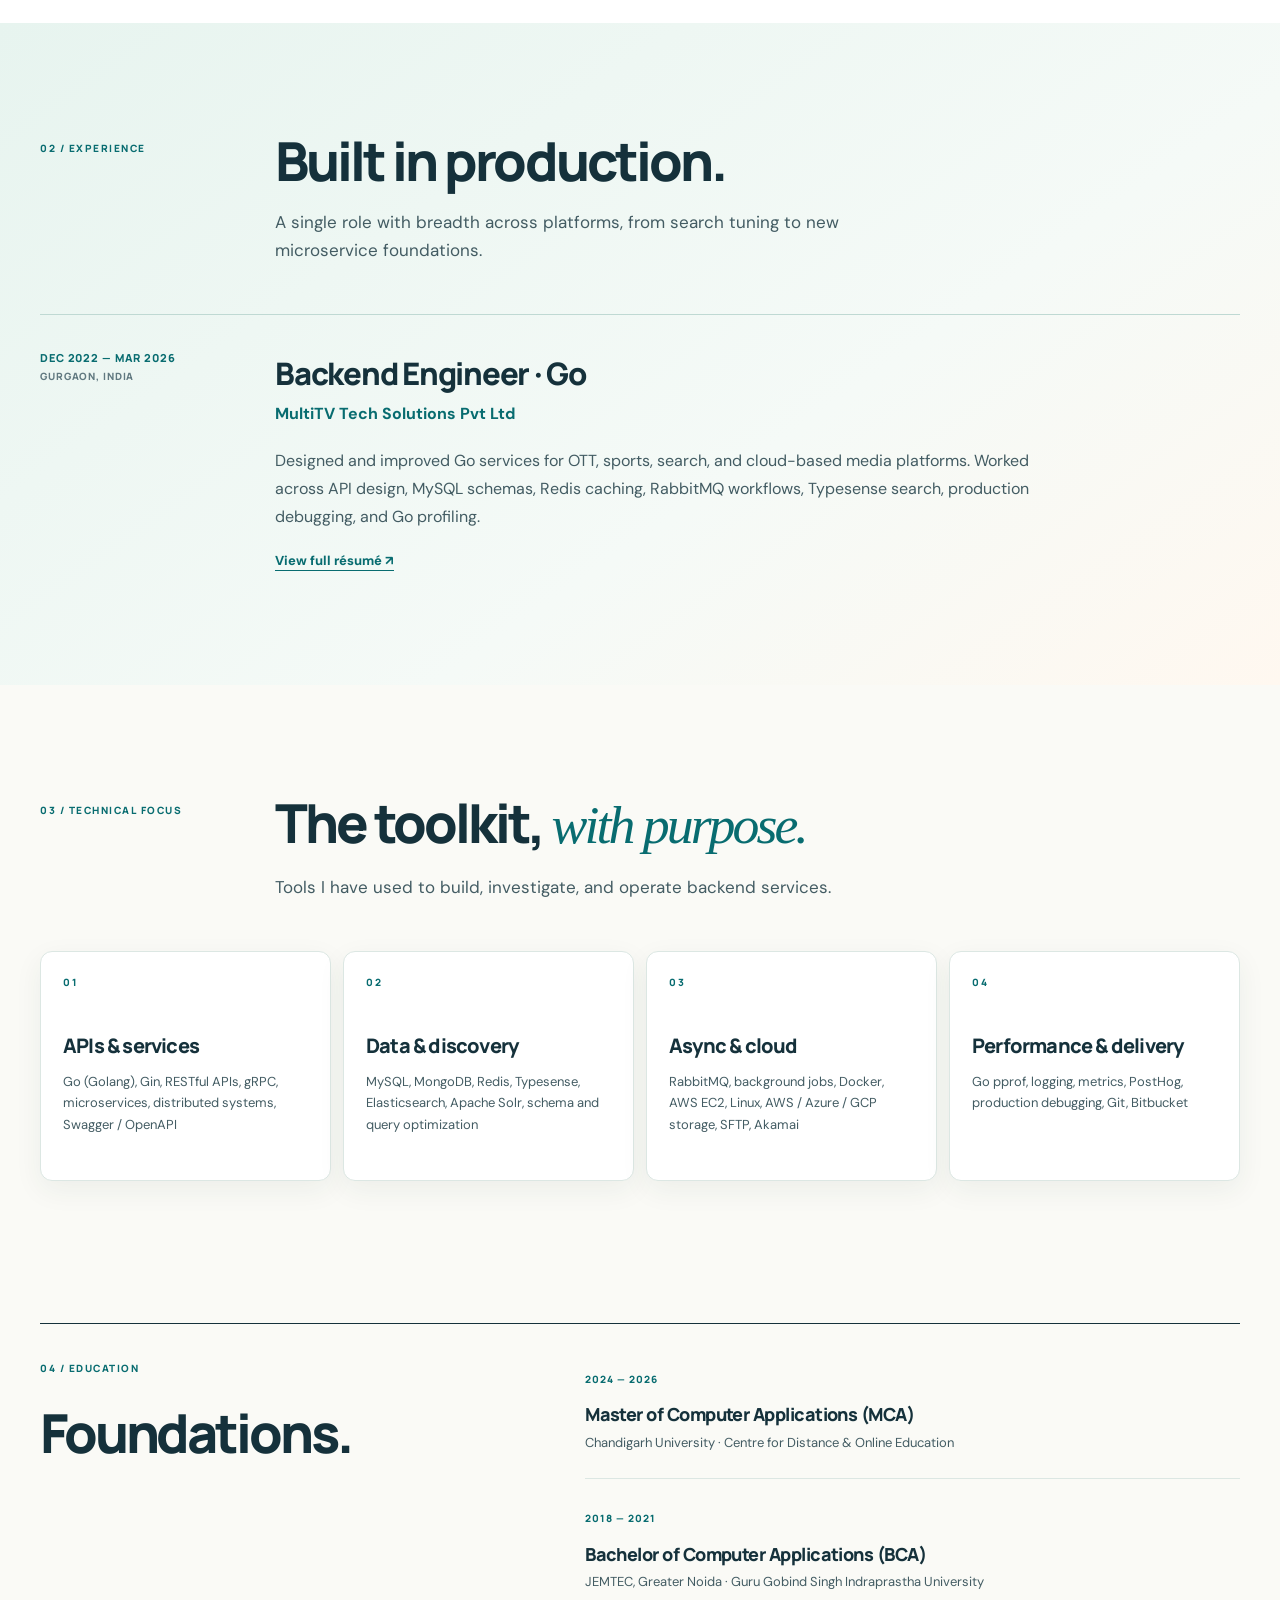
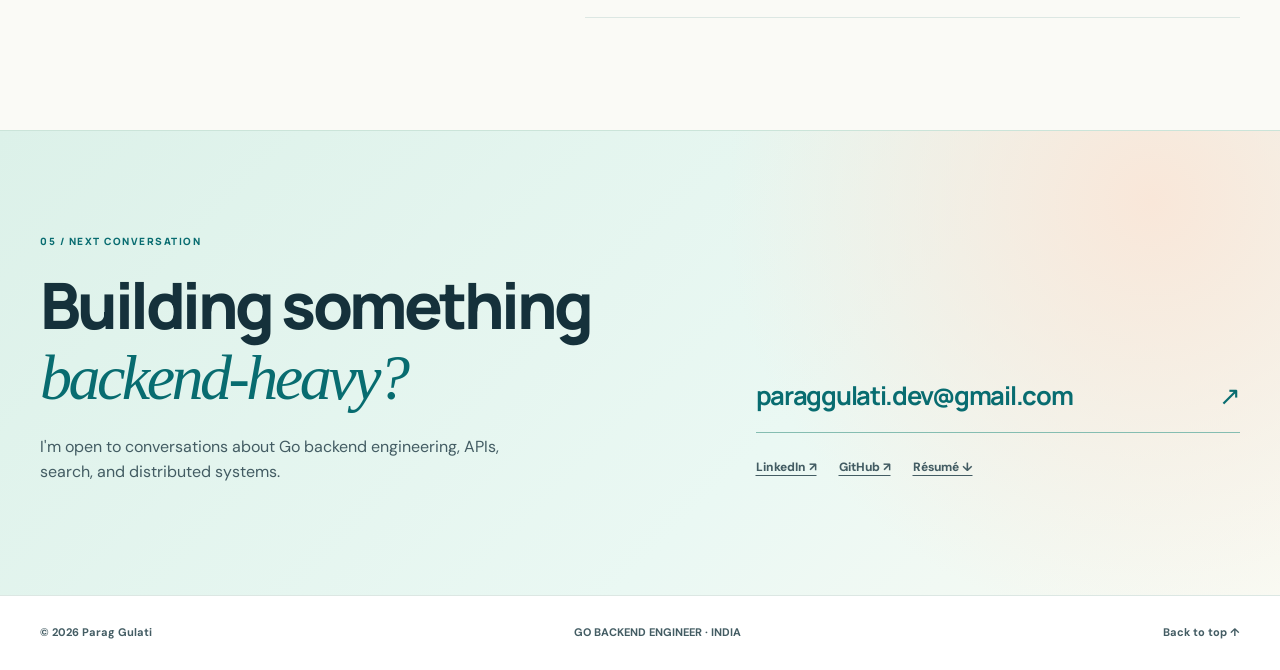
==== commit b134a753: "Build a people-first responsive backend portfolio" ====
--- a/index.html
+++ b/index.html
@@ -4,20 +4,34 @@
     <meta charset="utf-8">
     <meta name="viewport" content="width=device-width, initial-scale=1">
     <meta name="theme-color" content="#fafaf6">
-    <meta name="description" content="Parag Gulati is a Go backend engineer with 3+ years of experience building microservices, APIs, search, and media systems. Explore selected engineering work and download his resume.">
+    <meta name="robots" content="index, follow, max-image-preview:large">
+    <meta name="description" content="Parag Gulati is a Go backend engineer with 3+ years building production microservices, REST APIs, search and media workflows. Explore five project case studies and his resume.">
     <link rel="canonical" href="https://parag9990.github.io/ParagPortfolio/">
     <meta property="og:type" content="website">
     <meta property="og:title" content="Parag Gulati | Go Backend Engineer">
     <meta property="og:description" content="Go microservices, APIs, search, and media systems. Selected work and resume.">
     <meta property="og:url" content="https://parag9990.github.io/ParagPortfolio/">
+    <meta property="og:image" content="https://parag9990.github.io/ParagPortfolio/social-preview.jpg">
+    <meta property="og:image:width" content="1200">
+    <meta property="og:image:height" content="630">
+    <meta property="og:image:alt" content="Parag Gulati, Go backend engineer — portfolio and selected work">
+    <meta name="twitter:card" content="summary_large_image">
+    <meta name="twitter:title" content="Parag Gulati | Go Backend Engineer">
+    <meta name="twitter:description" content="Go microservices, APIs, search, and media systems. Explore five project case studies.">
+    <meta name="twitter:image" content="https://parag9990.github.io/ParagPortfolio/social-preview.jpg">
     <title>Parag Gulati | Go Backend Engineer</title>
     <link rel="icon" href="favicon.svg" type="image/svg+xml">
+    <link rel="preconnect" href="https://fonts.googleapis.com">
+    <link rel="preconnect" href="https://fonts.gstatic.com" crossorigin>
+    <link href="https://fonts.googleapis.com/css2?family=DM+Sans:wght@400;500;600;700&family=Manrope:wght@400;500;600;700;800&display=swap" rel="stylesheet">
     <link rel="stylesheet" href="styles.css">
     <script type="application/ld+json">
       {
         "@context": "https://schema.org",
         "@type": "Person",
         "name": "Parag Gulati",
+        "url": "https://parag9990.github.io/ParagPortfolio/",
+        "image": "https://parag9990.github.io/ParagPortfolio/parag-gulati-avatar.png",
         "jobTitle": "Backend Engineer",
         "email": "mailto:paraggulati.dev@gmail.com",
         "sameAs": [
@@ -47,11 +61,11 @@
       <section id="top" class="hero" aria-labelledby="hero-title">
         <div class="shell hero-grid">
           <div class="hero-copy">
-            <p class="eyebrow"><span class="status-dot" aria-hidden="true"></span> GO BACKEND ENGINEER <span class="eyebrow-rule" aria-hidden="true"></span> INDIA</p>
-            <h1 id="hero-title">I build the systems <em>behind the experience.</em></h1>
-            <p class="hero-lede">I'm Parag Gulati. For 3+ years, I've built and improved Go microservices and APIs for OTT, sports, search, and cloud media platforms.</p>
+            <p class="eyebrow"><span class="status-dot" aria-hidden="true"></span> PARAG GULATI <span class="eyebrow-rule" aria-hidden="true"></span> GO BACKEND ENGINEER</p>
+            <h1 id="hero-title">Hi, I'm Parag.<br><em>I build what makes it work.</em></h1>
+            <p class="hero-lede">For 3+ years, I've built production Go microservices and APIs for OTT, sports, search, and cloud media platforms. I care about fast, reliable systems and the people using them.</p>
             <div class="hero-actions">
-              <a class="button button-primary" href="#work">Explore my work <span aria-hidden="true">↘</span></a>
+              <a class="button button-primary" href="#work">Explore projects <span aria-hidden="true">↗</span></a>
               <a class="button button-outline" href="Parag-Gulati-Backend-Engineer-Resume.pdf" download>Download résumé <span aria-hidden="true">↓</span></a>
             </div>
             <div class="hero-socials" aria-label="Contact links">
@@ -60,7 +74,46 @@
               <a href="mailto:paraggulati.dev@gmail.com">Email <span aria-hidden="true">↗</span></a>
             </div>
           </div>
-          <div class="hero-visual" aria-label="Diagram of a Go API connecting search, data, queues, and media workflows" role="img">
+          <div class="portrait-stage">
+            <span class="portrait-orbit portrait-orbit-one" aria-hidden="true"></span>
+            <span class="portrait-orbit portrait-orbit-two" aria-hidden="true"></span>
+            <div class="portrait-frame"><img src="parag-gulati-avatar.png" alt="Parag Gulati, Go backend engineer" width="460" height="460" fetchpriority="high" decoding="async"></div>
+            <span class="portrait-chip portrait-chip-top">GO / GIN / APIs</span>
+            <span class="portrait-chip portrait-chip-bottom">SEARCH · ASYNC · CLOUD</span>
+            <span class="portrait-caption">BUILDING THE SYSTEMS BEHIND THE EXPERIENCE <span aria-hidden="true">↗</span></span>
+          </div>
+        </div>
+      </section>
+
+      <section class="proof" aria-label="Career highlights">
+        <div class="shell proof-grid">
+          <div class="proof-item"><strong>3<span>+</span></strong><p>Years building production Go backends</p></div>
+          <div class="proof-item"><strong>~40<span>%</span></strong><p>Lower search latency on Kutingg</p></div>
+          <div class="proof-item"><strong>05</strong><p>OTT, sports, search &amp; media projects</p></div>
+          <div class="proof-caption"><span class="tiny-label">THE THROUGHLINE</span><p>Reliable APIs. Faster discovery. Backend workflows that scale with the product.</p></div>
+        </div>
+      </section>
+
+      <section id="work" class="section work-section" aria-labelledby="work-title">
+        <div class="shell">
+          <div class="section-heading">
+            <p class="section-index">01 / SELECTED WORK</p>
+            <div><h2 id="work-title">Engineering work, <em>in context.</em></h2><p>Five platforms, one consistent focus: make backend systems useful, fast, and dependable. These case studies describe my contributions at MultiTV Tech Solutions.</p></div>
+          </div>
+          <div class="project-grid" aria-label="Project index">
+            <a class="project-card project-card-featured project-kutingg" href="#kutingg"><span class="project-art" aria-hidden="true"><span class="art-eyebrow">OTT / SEARCH</span><span class="art-large">~40<span>%</span></span><span class="art-detail">lower search latency</span><span class="art-dots"><i></i><i></i><i></i></span></span><span class="project-card-copy"><span class="project-no">01 / 05</span><strong>Kutingg</strong><small>High-traffic OTT APIs and faster content discovery</small><span class="project-arrow" aria-hidden="true">↗</span></span></a>
+            <a class="project-card project-momentus" href="#momentus"><span class="project-art" aria-hidden="true"><span class="art-eyebrow">SPORTS / MEDIA</span><span class="art-large art-words">LIVE<br><span>→ VOD</span></span><span class="art-detail">events · roles · workflows</span></span><span class="project-card-copy"><span class="project-no">02 / 05</span><strong>Momentus</strong><small>Go microservices for match and media operations</small><span class="project-arrow" aria-hidden="true">↗</span></span></a>
+            <a class="project-card project-media" href="#media-morph"><span class="project-art" aria-hidden="true"><span class="art-eyebrow">CLOUD / PROCESSING</span><span class="art-large art-words">5<span> paths</span></span><span class="art-detail">AWS · Azure · GCP · SFTP · Akamai</span></span><span class="project-card-copy"><span class="project-no">03 / 05</span><strong>Media-Morph</strong><small>Cloud-agnostic transcoding workflows</small><span class="project-arrow" aria-hidden="true">↗</span></span></a>
+            <a class="project-card project-aol" href="#art-of-living"><span class="project-art" aria-hidden="true"><span class="art-eyebrow">OTT / CONTENT</span><span class="art-large art-words">PLAY<br><span>LISTS.</span></span><span class="art-detail">content · caching · search</span></span><span class="project-card-copy"><span class="project-no">04 / 05</span><strong>Art of Living</strong><small>Playlist and content APIs with Redis and Typesense</small><span class="project-arrow" aria-hidden="true">↗</span></span></a>
+            <a class="project-card project-law" href="#law-and-crime"><span class="project-art" aria-hidden="true"><span class="art-eyebrow">NEWS / SEARCH</span><span class="art-large">30–40<span>%</span></span><span class="art-detail">lower search latency</span></span><span class="project-card-copy"><span class="project-no">05 / 05</span><strong>Law &amp; Crime</strong><small>Faster content search for news and OTT</small><span class="project-arrow" aria-hidden="true">↗</span></span></a>
+          </div>
+        </div>
+      </section>
+
+      <section class="systems-section" aria-labelledby="systems-title">
+        <div class="shell systems-grid">
+          <div class="systems-copy"><p class="section-index">HOW I THINK</p><h2 id="systems-title">From request to <em>reliable response.</em></h2><p>Good backend work is invisible to the user. I connect API design, data, search, and asynchronous jobs, then profile the paths that matter in production.</p><ul><li>Design clear Go and Gin APIs</li><li>Model data and speed up discovery</li><li>Profile, debug, and improve real workloads</li></ul></div>
+          <div class="hero-visual" aria-label="Illustration of a Go API connecting requests, MySQL, Typesense, and RabbitMQ" role="img">
             <div class="visual-topline"><span>SYSTEMS / 01</span><span>BACKEND ARCHITECTURE</span></div>
             <div class="visual-grid" aria-hidden="true">
               <div class="flow-node node-request"><span class="node-kicker">01 / ENTRY</span><strong>Client request</strong><small>Content · Sports · Media</small></div>
@@ -76,31 +129,6 @@
         </div>
       </section>
 
-      <section class="proof" aria-label="Career highlights">
-        <div class="shell proof-grid">
-          <div class="proof-item"><strong>3<span>+</span></strong><p>Years building production Go backends</p></div>
-          <div class="proof-item"><strong>~40<span>%</span></strong><p>Lower search latency on Kutingg</p></div>
-          <div class="proof-item"><strong>05</strong><p>OTT, sports, search &amp; media projects</p></div>
-          <div class="proof-caption"><span class="tiny-label">THE THROUGHLINE</span><p>Reliable APIs. Faster discovery. Backend workflows that scale with the product.</p></div>
-        </div>
-      </section>
-
-      <section id="work" class="section work-section" aria-labelledby="work-title">
-        <div class="shell">
-          <div class="section-heading">
-            <p class="section-index">01 / SELECTED WORK</p>
-            <div><h2 id="work-title">Engineering work, <em>in context.</em></h2><p>Five platforms, one consistent focus: make backend systems useful, fast, and dependable. These case studies describe my contributions at MultiTV Tech Solutions.</p></div>
-          </div>
-          <div class="work-index" aria-label="Project index">
-            <a href="#kutingg"><span class="work-index-no">01</span><span class="work-index-main"><strong>Kutingg</strong><small>OTT APIs &amp; content search</small></span><span class="work-index-tag">SEARCH / PERFORMANCE</span><span class="work-index-arrow" aria-hidden="true">↗</span></a>
-            <a href="#momentus"><span class="work-index-no">02</span><span class="work-index-main"><strong>Momentus</strong><small>Sports &amp; media backend</small></span><span class="work-index-tag">MICROSERVICES / ASYNC</span><span class="work-index-arrow" aria-hidden="true">↗</span></a>
-            <a href="#media-morph"><span class="work-index-no">03</span><span class="work-index-main"><strong>Media-Morph</strong><small>Cloud media processing</small></span><span class="work-index-tag">MULTI-CLOUD / PIPELINES</span><span class="work-index-arrow" aria-hidden="true">↗</span></a>
-            <a href="#art-of-living"><span class="work-index-no">04</span><span class="work-index-main"><strong>Art of Living</strong><small>OTT content management</small></span><span class="work-index-tag">CACHING / CONTENT</span><span class="work-index-arrow" aria-hidden="true">↗</span></a>
-            <a href="#law-and-crime"><span class="work-index-no">05</span><span class="work-index-main"><strong>Law &amp; Crime</strong><small>OTT &amp; news search</small></span><span class="work-index-tag">SEARCH / OPTIMIZATION</span><span class="work-index-arrow" aria-hidden="true">↗</span></a>
-          </div>
-        </div>
-      </section>
-
       <section id="kutingg" class="case-study case-featured" aria-labelledby="kutingg-title">
         <div class="shell case-grid">
           <div class="case-rail"><span class="case-number">01 / 05</span><span class="case-vertical">OTT PLATFORM</span></div>
--- a/styles.css
+++ b/styles.css
@@ -1,5 +1,3 @@
-@import url('https://fonts.googleapis.com/css2?family=DM+Sans:wght@400;500;600;700&family=Manrope:wght@400;500;600;700;800&display=swap');
-
 :root {
   color-scheme: light;
   --ink: #15313b;
@@ -288,3 +286,120 @@
   html { scroll-behavior: auto; }
   *, *::before, *::after { transition-duration: .01ms !important; animation-duration: .01ms !important; }
 }
+
+/* A people-first hero with a portrait, followed by a visual project index. */
+.hero { background: radial-gradient(circle at 88% 25%, #e2f3ef 0, transparent 35%), radial-gradient(circle at 2% 92%, #fff0e7 0, transparent 34%), #fbfcfa; }
+.hero-grid { min-height: 680px; grid-template-columns: minmax(0, 1.05fr) minmax(0, .95fr); gap: clamp(35px, 5vw, 82px); padding-block: 84px 86px; }
+.hero h1 { max-width: 720px; font-size: clamp(52px, 5.15vw, 79px); line-height: 1.075; }
+.hero h1 em { display: inline-block; color: var(--teal); }
+.hero-lede { max-width: 590px; }
+.portrait-stage { min-width: 0; min-height: 520px; position: relative; display: grid; place-items: center; overflow: hidden; isolation: isolate; border: 1px solid #d6eae3; border-radius: 28px; background: radial-gradient(circle at 50% 42%, #f9eeb4 0, #f9eeb4 29%, transparent 29.2%), linear-gradient(145deg, #e4f4ef, #eef7f4 60%, #fbf8eb); box-shadow: 0 22px 55px #274e4617; }
+.portrait-stage::before { content: ''; position: absolute; inset: 22px; border: 1px solid #bddbd0; border-radius: 20px; opacity: .85; }
+.portrait-orbit { position: absolute; border: 1px dashed #9ac9b8; border-radius: 50%; z-index: 0; }
+.portrait-orbit-one { width: 430px; height: 430px; transform: rotate(-18deg) scaleX(1.16); }
+.portrait-orbit-two { width: 580px; height: 580px; opacity: .45; transform: rotate(24deg) scaleX(.86); }
+.portrait-frame { z-index: 1; width: min(70%, 364px); aspect-ratio: 1; overflow: hidden; border: 8px solid #fff; border-radius: 50% 50% 24px 24px; background: #ffdc00; box-shadow: 0 18px 38px #234b422e; }
+.portrait-frame img { width: 100%; height: 100%; max-width: none; display: block; object-fit: cover; }
+.portrait-chip { position: absolute; z-index: 2; padding: 11px 15px; border: 1px solid #d7e5df; border-radius: 999px; color: var(--ink); background: #ffffffed; box-shadow: 0 10px 25px #224b4218; font-family: Manrope, sans-serif; font-size: 10px; font-weight: 800; letter-spacing: .1em; white-space: nowrap; }
+.portrait-chip-top { top: 69px; left: 19px; transform: rotate(-6deg); }
+.portrait-chip-bottom { right: 13px; bottom: 96px; transform: rotate(5deg); }
+.portrait-caption { position: absolute; z-index: 2; right: 32px; bottom: 27px; left: 32px; display: flex; justify-content: space-between; gap: 12px; padding-top: 14px; border-top: 1px solid #a9c9bf; color: var(--teal); font-family: Manrope, sans-serif; font-size: 9px; font-weight: 800; letter-spacing: .1em; }
+.portrait-caption span { font-size: 16px; line-height: 1; }
+
+.work-section { background: #fbfcfa; }
+.project-grid { display: grid; grid-template-columns: repeat(3, minmax(0, 1fr)); gap: 18px; }
+.project-card { min-width: 0; overflow: hidden; display: flex; flex-direction: column; border: 1px solid var(--line); border-radius: 18px; background: #fff; box-shadow: 0 10px 30px #244b4012; text-decoration: none; transition: transform .22s ease, box-shadow .22s ease, border-color .22s ease; }
+.project-card:hover { transform: translateY(-5px); border-color: #a7ccc0; box-shadow: 0 20px 40px #244b4022; }
+.project-card:focus-visible { outline-offset: 5px; }
+.project-card-featured { grid-column: span 2; }
+.project-art { min-height: 270px; position: relative; display: flex; flex-direction: column; align-items: flex-start; justify-content: center; padding: 32px; overflow: hidden; isolation: isolate; }
+.project-art::before, .project-art::after { content: ''; position: absolute; z-index: -1; border: 1px solid currentColor; border-radius: 50%; opacity: .15; pointer-events: none; }
+.project-art::before { width: 330px; height: 330px; right: -105px; top: -125px; }
+.project-art::after { width: 240px; height: 240px; right: -55px; bottom: -155px; }
+.project-kutingg .project-art { color: #293b76; background: linear-gradient(130deg, #e6ebfb, #d9e8fa 65%, #e6f4f5); }
+.project-momentus .project-art { color: #1c6254; background: linear-gradient(135deg, #e4f5e9, #ccece1); }
+.project-media .project-art { color: #855334; background: linear-gradient(135deg, #fff1e5, #f5deca); }
+.project-aol .project-art { color: #714f73; background: linear-gradient(135deg, #f9eff5, #efdfed); }
+.project-law .project-art { color: #2d5879; background: linear-gradient(135deg, #e9f2fa, #d4e7f4); }
+.art-eyebrow { position: absolute; top: 26px; left: 32px; font-family: Manrope, sans-serif; font-size: 10px; font-weight: 800; letter-spacing: .15em; }
+.art-large { display: block; margin-top: 18px; font-family: Manrope, sans-serif; font-size: clamp(58px, 7.2vw, 112px); font-weight: 800; line-height: 1; letter-spacing: -.09em; }
+.art-large span { font-size: .48em; letter-spacing: -.04em; }
+.art-words { font-size: clamp(43px, 4.7vw, 76px); letter-spacing: -.07em; line-height: .98; }
+.art-words span { font-size: .85em; }
+.project-card-featured .art-large { font-size: clamp(86px, 9vw, 128px); }
+.art-detail { display: block; margin-top: 7px; font-family: Manrope, sans-serif; font-size: 13px; font-weight: 700; letter-spacing: -.02em; }
+.art-dots { position: absolute; right: 50px; bottom: 48px; display: flex; gap: 9px; transform: rotate(-18deg); }
+.art-dots i { display: block; width: 34px; height: 48px; border: 1px solid #8a9bd1; border-radius: 6px; background: #ffffffb3; box-shadow: 0 9px 18px #303d6c20; }
+.art-dots i:nth-child(2) { transform: translateY(-15px); }
+.project-card-copy { min-height: 153px; position: relative; display: flex; flex-direction: column; align-items: flex-start; padding: 24px 30px 27px; }
+.project-no { margin-bottom: 8px; color: var(--teal); font-family: Manrope, sans-serif; font-size: 10px; font-weight: 800; letter-spacing: .11em; }
+.project-card-copy strong { color: var(--ink); font-family: Manrope, sans-serif; font-size: 27px; font-weight: 800; letter-spacing: -.05em; line-height: 1.2; }
+.project-card-copy small { margin-top: 5px; padding-right: 32px; color: var(--ink-soft); font-size: 13px; line-height: 1.45; }
+.project-arrow { position: absolute; right: 27px; bottom: 27px; display: grid; place-items: center; width: 35px; height: 35px; border-radius: 50%; color: var(--teal); background: #e6f5ee; font-size: 18px; transition: transform .22s ease, background .22s ease; }
+.project-card:hover .project-arrow { transform: translate(2px, -2px); background: #d1eee1; }
+
+.systems-section { padding-block: 95px; border-top: 1px solid var(--line); background: linear-gradient(140deg, #eaf5ef, #f4faf6 55%, #fbf8f1); }
+.systems-grid { display: grid; grid-template-columns: minmax(0, .8fr) minmax(0, 1.2fr); gap: clamp(40px, 6vw, 90px); align-items: center; }
+.systems-copy h2 { max-width: 510px; margin: 18px 0 20px; font-size: clamp(40px, 4vw, 58px); line-height: 1.1; letter-spacing: -.06em; }
+.systems-copy h2 em { color: var(--teal); }
+.systems-copy > p:not(.section-index) { max-width: 490px; color: var(--ink-soft); font-size: 16px; line-height: 1.75; }
+.systems-copy ul { margin: 28px 0 0; padding: 0; list-style: none; }
+.systems-copy li { position: relative; padding: 10px 0 10px 29px; border-top: 1px solid #cbded5; color: var(--ink); font-size: 14px; font-weight: 700; }
+.systems-copy li::before { content: '↗'; position: absolute; left: 0; color: var(--teal); }
+.systems-section .hero-visual { max-width: none; }
+
+@media (max-width: 1080px) {
+  .hero-grid { gap: 30px; }
+  .portrait-stage { min-height: 470px; }
+  .portrait-frame { width: min(75%, 330px); }
+  .project-grid { grid-template-columns: repeat(2, minmax(0, 1fr)); }
+  .project-card-featured { grid-column: span 2; }
+  .project-art { min-height: 250px; }
+  .systems-grid { gap: 32px; }
+}
+
+@media (max-width: 790px) {
+  .hero-grid { grid-template-columns: 1fr; padding-block: 70px 72px; }
+  .hero-copy { max-width: 650px; }
+  .portrait-stage { max-width: 650px; min-height: 470px; }
+  .systems-grid { grid-template-columns: 1fr; }
+  .systems-copy { max-width: 650px; }
+  .systems-section .hero-visual { max-width: 650px; }
+  .systems-section { padding-block: 76px; }
+  .case-study { scroll-margin-top: 108px; }
+}
+
+@media (max-width: 560px) {
+  .hero-grid { padding-block: 52px 58px; }
+  .hero h1 { font-size: clamp(44px, 11.5vw, 64px); }
+  .portrait-stage { min-height: 390px; border-radius: 22px; }
+  .portrait-stage::before { inset: 13px; }
+  .portrait-frame { width: min(72%, 275px); border-width: 6px; }
+  .portrait-orbit-one { width: 340px; height: 340px; }
+  .portrait-orbit-two { width: 470px; height: 470px; }
+  .portrait-chip { padding: 8px 10px; font-size: 7px; }
+  .portrait-chip-top { top: 31px; left: 8px; }
+  .portrait-chip-bottom { right: 7px; bottom: 70px; }
+  .portrait-caption { right: 19px; bottom: 17px; left: 19px; font-size: 7px; }
+  .project-grid { grid-template-columns: 1fr; gap: 14px; }
+  .project-card-featured { grid-column: auto; }
+  .project-art { min-height: 228px; padding: 28px; }
+  .project-card-featured .art-large, .art-large { font-size: clamp(65px, 18vw, 92px); }
+  .art-words { font-size: clamp(52px, 13vw, 66px); }
+  .art-eyebrow { left: 28px; top: 23px; }
+  .art-dots { right: 30px; bottom: 35px; }
+  .art-dots i { width: 22px; height: 32px; }
+  .project-card-copy { min-height: 140px; padding: 21px 25px 25px; }
+  .project-card-copy strong { font-size: 25px; }
+  .project-arrow { right: 22px; bottom: 22px; }
+  .systems-copy h2 { font-size: 42px; }
+  .systems-section .hero-visual { min-height: 0; }
+  .systems-section .visual-grid { min-height: 0; display: flex; flex-direction: column; gap: 8px; padding: 18px 5px; }
+  .systems-section .flow-node { min-height: 74px; padding: 12px 15px; }
+  .systems-section .flow-node strong { font-size: 15px; }
+  .systems-section .flow-node small { font-size: 11px; }
+  .systems-section .node-kicker { font-size: 8px; }
+  .systems-section .flow-link { min-height: 24px; font-size: 8px; }
+  .systems-section .flow-link span { background: #f5fbf8; }
+  .systems-section .flow-branch { display: none; }
+}
